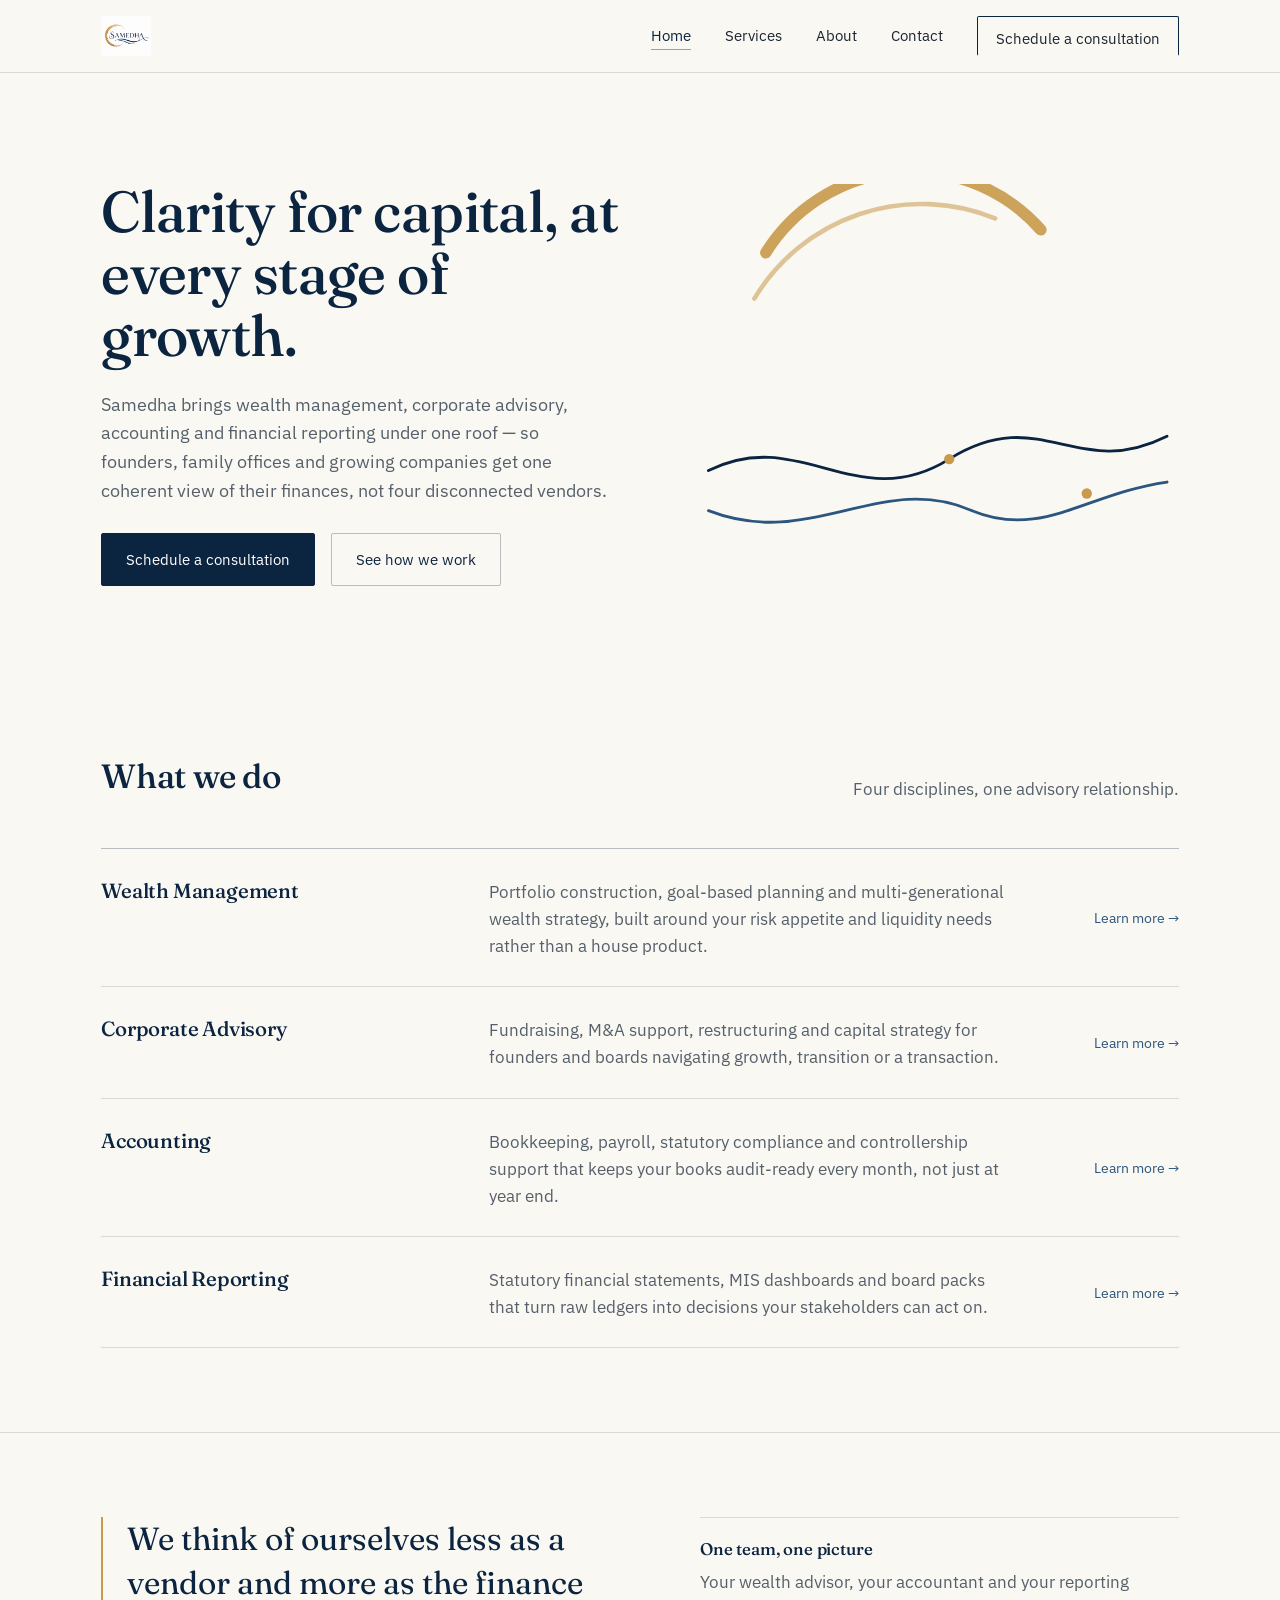
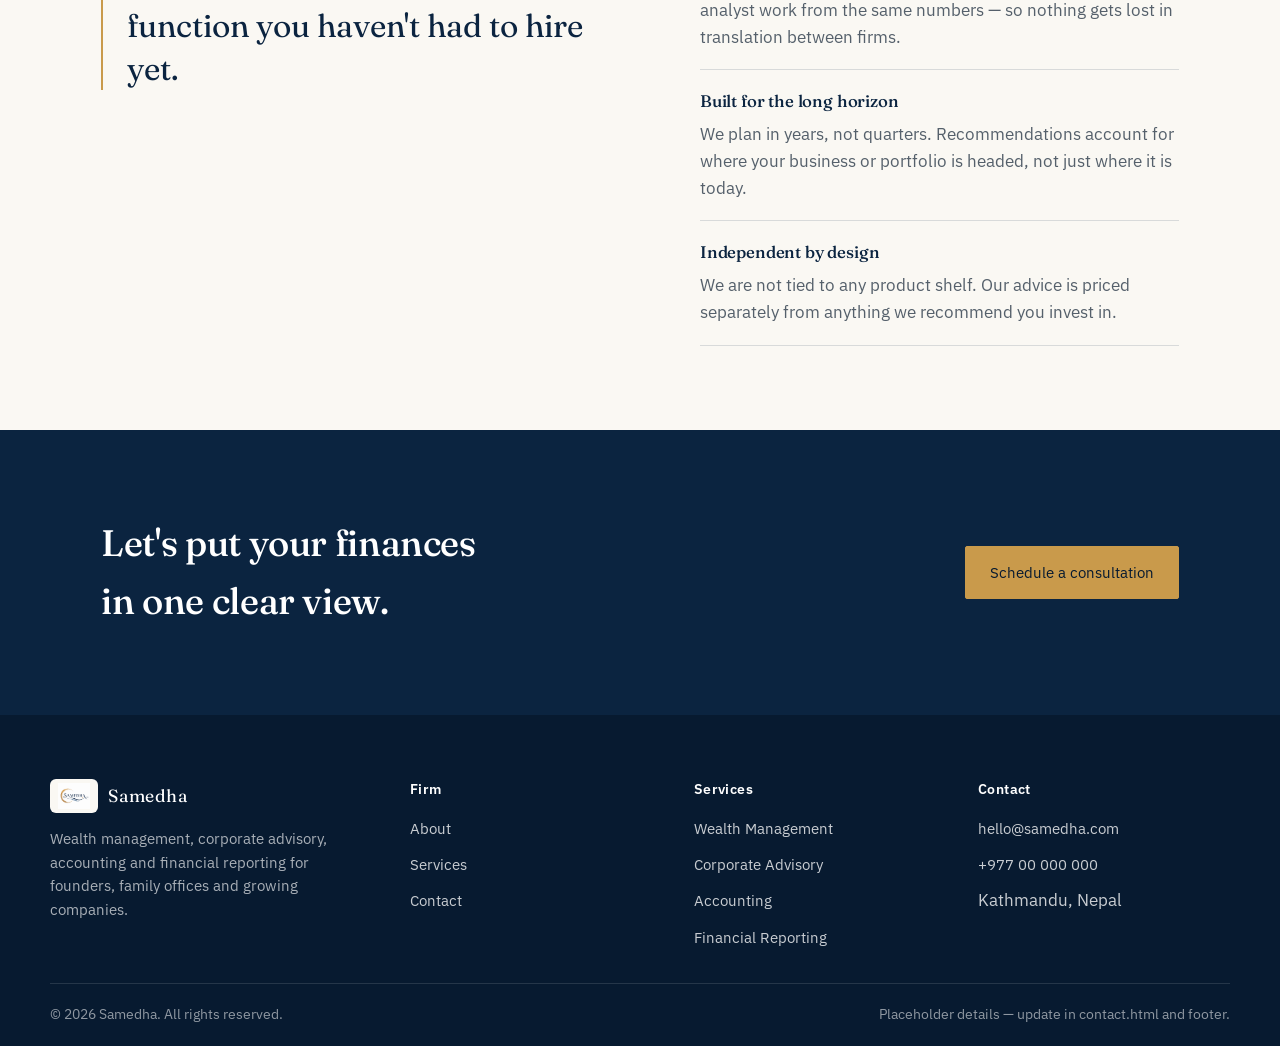
==== samedha-website/index.html @ 828b6559 "Update index.html" ====
<!doctype html>
<html lang="en">
<head>
<meta charset="UTF-8">
<meta name="viewport" content="width=device-width, initial-scale=1.0">
<title>Samedha Wealth & Advisory Pvt. Ltd.</title>
<meta name="description" content="Samedha is a wealth management, corporate advisory, accounting and financial reporting firm built for founders, family offices and growing companies.">
<link rel="icon" href="assets/favicon.png">
<link rel="stylesheet" href="css/style.css">
</head>
<body>

<header class="site-header">
  <div class="container nav-row">
    <a href="index.html" class="brand">
      <img src="assets/logo.png" alt="Samedha">
    </a>
    <nav>
      <ul class="nav-links">
        <li><a href="index.html" aria-current="page">Home</a></li>
        <li><a href="services.html">Services</a></li>
        <li><a href="about.html">About</a></li>
        <li><a href="contact.html">Contact</a></li>
        <li><a href="contact.html" class="nav-cta">Schedule a consultation</a></li>
      </ul>
    </nav>
    <button class="nav-toggle" aria-label="Open menu" aria-expanded="false">
      <svg viewBox="0 0 24 24" fill="none" stroke="currentColor" stroke-width="1.6"><line x1="3" y1="6" x2="21" y2="6"/><line x1="3" y1="12" x2="21" y2="12"/><line x1="3" y1="18" x2="21" y2="18"/></svg>
    </button>
  </div>
</header>

<main>

  <!-- HERO -->
  <section class="hero">
    <div class="container hero-grid">
      <div>
        <h1>Clarity for capital, at every stage of growth.</h1>
        <p class="lede">Samedha brings wealth management, corporate advisory, accounting and financial reporting under one roof — so founders, family offices and growing companies get one coherent view of their finances, not four disconnected vendors.</p>
        <div class="hero-actions">
          <a href="contact.html" class="btn btn-primary">Schedule a consultation</a>
          <a href="services.html" class="btn btn-ghost">See how we work</a>
        </div>
      </div>
      <div class="hero-mark" aria-hidden="true">
        <svg viewBox="0 0 420 340" width="420" height="340" fill="none" xmlns="http://www.w3.org/2000/svg">
          <path class="wave-path" d="M10 250 C 90 210, 140 290, 220 240 C 300 190, 330 260, 410 220" stroke="#0b2440" stroke-width="2.5" stroke-linecap="round"/>
          <path class="wave-path" d="M10 285 C 100 320, 160 250, 240 285 C 300 310, 340 270, 410 260" stroke="#2c567f" stroke-width="2.5" stroke-linecap="round" style="animation-delay:0.4s"/>
          <circle cx="220" cy="240" r="4.5" fill="#c99a4b"/>
          <circle cx="340" cy="270" r="4.5" fill="#c99a4b"/>
          <path d="M60 60 A150 150 0 0 1 300 40" stroke="#c99a4b" stroke-width="10" stroke-linecap="round" opacity="0.9"/>
          <path d="M50 100 A170 170 0 0 1 260 30" stroke="#c99a4b" stroke-width="4" stroke-linecap="round" opacity="0.55"/>
        </svg>
      </div>
    </div>
  </section>

  <!-- WHAT WE DO -->
  <section class="section">
    <div class="container">
      <div class="section-head">
        <h2>What we do</h2>
        <p>Four disciplines, one advisory relationship.</p>
      </div>
      <div class="ledger">
        <div class="ledger-row">
          <h3>Wealth Management</h3>
          <p class="desc">Portfolio construction, goal-based planning and multi-generational wealth strategy, built around your risk appetite and liquidity needs rather than a house product.</p>
          <a href="services.html#wealth" class="go">Learn more <span>&rarr;</span></a>
        </div>
        <div class="ledger-row">
          <h3>Corporate Advisory</h3>
          <p class="desc">Fundraising, M&amp;A support, restructuring and capital strategy for founders and boards navigating growth, transition or a transaction.</p>
          <a href="services.html#advisory" class="go">Learn more <span>&rarr;</span></a>
        </div>
        <div class="ledger-row">
          <h3>Accounting</h3>
          <p class="desc">Bookkeeping, payroll, statutory compliance and controllership support that keeps your books audit-ready every month, not just at year end.</p>
          <a href="services.html#accounting" class="go">Learn more <span>&rarr;</span></a>
        </div>
        <div class="ledger-row">
          <h3>Financial Reporting</h3>
          <p class="desc">Statutory financial statements, MIS dashboards and board packs that turn raw ledgers into decisions your stakeholders can act on.</p>
          <a href="services.html#reporting" class="go">Learn more <span>&rarr;</span></a>
        </div>
      </div>
    </div>
  </section>

  <!-- APPROACH -->
  <section class="section">
    <div class="container approach-grid">
      <p class="pull">We think of ourselves less as a vendor and more as the finance function you haven't had to hire yet.</p>
      <div>
        <div class="principle">
          <h4>One team, one picture</h4>
          <p>Your wealth advisor, your accountant and your reporting analyst work from the same numbers — so nothing gets lost in translation between firms.</p>
        </div>
        <div class="principle">
          <h4>Built for the long horizon</h4>
          <p>We plan in years, not quarters. Recommendations account for where your business or portfolio is headed, not just where it is today.</p>
        </div>
        <div class="principle">
          <h4>Independent by design</h4>
          <p>We are not tied to any product shelf. Our advice is priced separately from anything we recommend you invest in.</p>
        </div>
      </div>
    </div>
  </section>

  <!-- CTA -->
  <section class="cta-band">
    <div class="container">
      <h2>Let's put your finances in one clear view.</h2>
      <a href="contact.html" class="btn btn-primary">Schedule a consultation</a>
    </div>
  </section>

</main>

<footer class="site-footer">
  <div class="container footer-top">
    <div>
      <div class="footer-brand">
        <span class="mark"><img src="assets/logo.png" alt=""></span>
        <span>Samedha</span>
      </div>
      <p style="max-width:34ch; color:rgba(255,255,255,0.65); font-size:0.92rem;">Wealth management, corporate advisory, accounting and financial reporting for founders, family offices and growing companies.</p>
    </div>
    <div>
      <h5>Firm</h5>
      <ul>
        <li><a href="about.html">About</a></li>
        <li><a href="services.html">Services</a></li>
        <li><a href="contact.html">Contact</a></li>
      </ul>
    </div>
    <div>
      <h5>Services</h5>
      <ul>
        <li><a href="services.html#wealth">Wealth Management</a></li>
        <li><a href="services.html#advisory">Corporate Advisory</a></li>
        <li><a href="services.html#accounting">Accounting</a></li>
        <li><a href="services.html#reporting">Financial Reporting</a></li>
      </ul>
    </div>
    <div>
      <h5>Contact</h5>
      <ul>
        <li><a href="mailto:hello@samedha.com">hello@samedha.com</a></li>
        <li><a href="tel:+9770000000">+977 00 000 000</a></li>
        <li>Kathmandu, Nepal</li>
      </ul>
    </div>
  </div>
  <div class="container footer-bottom">
    <span>© 2026 Samedha. All rights reserved.</span>
    <span>Placeholder details — update in contact.html and footer.</span>
  </div>
</footer>

<script src="js/main.js"></script>
</body>
</html>
---- samedha-website/css/style.css ----
/* =========================================================
   SAMEDHA — Wealth Management · Corporate Advisory ·
   Accounting · Financial Reporting
   Design tokens
   ========================================================= */
@import url('https://fonts.googleapis.com/css2?family=Fraunces:opsz,wght@9..144,300;9..144,400;9..144,500;9..144,600&family=IBM+Plex+Sans:wght@400;500;600&display=swap');

:root{
  /* Palette — sampled from the mark: deep navy ink, burnished gold ring,
     steel-blue wave. Background is a warm ivory, not stock white. */
  --navy: #0b2440;
  --navy-deep: #071a30;
  --gold: #c99a4b;
  --gold-soft: #e9d7ae;
  --steel: #2c567f;
  --ivory: #faf8f3;
  --paper: #ffffff;
  --ink: #1c2530;
  --ink-soft: #55606b;
  --hairline: rgba(11,36,64,0.14);
  --hairline-strong: rgba(11,36,64,0.28);

  --serif: 'Fraunces', 'Iowan Old Style', 'Georgia', serif;
  --sans: 'IBM Plex Sans', -apple-system, BlinkMacSystemFont, 'Segoe UI', sans-serif;

  --max: 1180px;
  --pad: clamp(20px, 4vw, 64px);
}

*, *::before, *::after{ box-sizing: border-box; }
html{ scroll-behavior: smooth; }

body{
  margin:0;
  background: var(--ivory);
  color: var(--ink);
  font-family: var(--sans);
  font-size: 17px;
  line-height: 1.6;
  -webkit-font-smoothing: antialiased;
}

img{ max-width:100%; display:block; }

a{ color: inherit; text-decoration:none; }

h1,h2,h3,h4{
  font-family: var(--serif);
  font-weight: 500;
  color: var(--navy);
  margin: 0 0 0.4em;
  letter-spacing: -0.01em;
}

p{ margin: 0 0 1em; max-width: 62ch; }
p.wide{ max-width: none; }

.container{
  max-width: var(--max);
  margin: 0 auto;
  padding-left: var(--pad);
  padding-right: var(--pad);
}

.eyebrow{
  font-family: var(--sans);
  font-size: 0.8rem;
  font-weight: 500;
  color: var(--steel);
  letter-spacing: 0.02em;
}

/* Focus visibility */
a:focus-visible, button:focus-visible, input:focus-visible, textarea:focus-visible{
  outline: 2px solid var(--steel);
  outline-offset: 3px;
}

@media (prefers-reduced-motion: reduce){
  *{ animation-duration: 0.001ms !important; animation-iteration-count: 1 !important; transition-duration: 0.001ms !important; scroll-behavior: auto !important; }
}

/* =========================================================
   Header / Nav
   ========================================================= */
.site-header{
  position: sticky;
  top: 0;
  z-index: 50;
  background: rgba(250,248,243,0.92);
  backdrop-filter: saturate(140%) blur(8px);
  border-bottom: 1px solid var(--hairline);
}

.nav-row{
  display:flex;
  align-items:center;
  justify-content: space-between;
  padding-top: 16px;
  padding-bottom: 16px;
  gap: 24px;
}

.brand{
  display:flex;
  align-items:center;
  gap: 12px;
  flex-shrink:0;
}
.brand img{ height: 40px; width:auto; }
.brand-word{
  font-family: var(--serif);
  font-size: 1.28rem;
  letter-spacing: 0.03em;
  color: var(--navy);
}

.nav-links{
  display:flex;
  align-items:center;
  gap: clamp(18px, 3vw, 34px);
  list-style:none;
  margin:0; padding:0;
}
.nav-links a{
  font-size: 0.95rem;
  color: var(--ink);
  padding-bottom: 4px;
  border-bottom: 1px solid transparent;
  transition: border-color 0.2s ease, color 0.2s ease;
}
.nav-links a:hover, .nav-links a[aria-current="page"]{
  color: var(--navy);
  border-bottom-color: var(--gold);
}

.nav-cta{
  display:inline-flex;
  align-items:center;
  border: 1px solid var(--navy);
  color: var(--navy);
  padding: 9px 18px;
  font-size: 0.9rem;
  border-radius: 2px;
  transition: background 0.2s ease, color 0.2s ease;
  white-space: nowrap;
}
.nav-cta:hover{ background: var(--navy); color: var(--paper); }

.nav-toggle{
  display:none;
  background:none;
  border:none;
  padding: 6px;
  cursor:pointer;
}
.nav-toggle svg{ width:24px; height:24px; }

@media (max-width: 860px){
  .nav-links{
    position: absolute;
    top: 100%; left:0; right:0;
    background: var(--ivory);
    border-bottom: 1px solid var(--hairline);
    flex-direction: column;
    align-items: flex-start;
    padding: 8px var(--pad) 20px;
    display:none;
    gap: 4px;
  }
  .nav-links.open{ display:flex; }
  .nav-links a{ width:100%; padding: 10px 0; border-bottom: 1px solid var(--hairline); }
  .nav-cta{ margin-top: 6px; }
  .nav-toggle{ display:inline-flex; }
}

/* =========================================================
   Hero
   ========================================================= */
.hero{
  padding: clamp(48px, 9vw, 108px) 0 clamp(40px, 7vw, 80px);
  position: relative;
  overflow: hidden;
}
.hero-grid{
  display:grid;
  grid-template-columns: 1.05fr 0.95fr;
  gap: clamp(24px, 5vw, 64px);
  align-items:center;
}
.hero h1{
  font-size: clamp(2.3rem, 4.6vw, 3.6rem);
  line-height: 1.08;
  max-width: 14ch;
}
.hero .lede{
  font-size: 1.12rem;
  color: var(--ink-soft);
  max-width: 46ch;
}
.hero-actions{ display:flex; gap: 16px; align-items:center; margin-top: 28px; flex-wrap: wrap; }

.btn{
  display:inline-flex;
  align-items:center;
  gap: 8px;
  padding: 13px 24px;
  font-size: 0.96rem;
  border-radius: 2px;
  transition: background 0.2s ease, color 0.2s ease, border-color 0.2s ease;
}
.btn-primary{ background: var(--navy); color: var(--paper); border: 1px solid var(--navy); }
.btn-primary:hover{ background: var(--navy-deep); }
.btn-ghost{ border: 1px solid var(--hairline-strong); color: var(--navy); }
.btn-ghost:hover{ border-color: var(--navy); }

.hero-mark{ position: relative; }
.hero-mark svg{ width:100%; height:auto; }
.wave-path{
  stroke-dasharray: 900;
  stroke-dashoffset: 900;
  animation: draw 1.6s ease forwards 0.2s;
}
@keyframes draw{ to{ stroke-dashoffset:0; } }

/* =========================================================
   Ledger list — used for services / values / stats
   ========================================================= */
.section{ padding: clamp(40px, 7vw, 84px) 0; }
.section + .section{ border-top: 1px solid var(--hairline); }
.section-head{
  display:flex;
  justify-content: space-between;
  align-items: flex-end;
  gap: 24px;
  margin-bottom: clamp(24px, 4vw, 44px);
  flex-wrap: wrap;
}
.section-head h2{ font-size: clamp(1.6rem, 3vw, 2.1rem); margin:0; }
.section-head p{ margin: 8px 0 0; color: var(--ink-soft); }

.ledger{ border-top: 1px solid var(--hairline-strong); }
.ledger-row{
  display:grid;
  grid-template-columns: 1fr 1.6fr auto;
  gap: 24px;
  align-items: baseline;
  padding: 26px 0;
  border-bottom: 1px solid var(--hairline);
  transition: background 0.2s ease;
}
.ledger-row:hover{ background: rgba(201,154,75,0.06); }
.ledger-row h3{ font-size: 1.28rem; margin:0; }
.ledger-row .desc{ color: var(--ink-soft); margin:0; max-width: 52ch; }
.ledger-row .go{ font-size: 0.9rem; color: var(--steel); white-space: nowrap; align-self:center; }
.ledger-row .go span{ display:inline-block; transition: transform 0.2s ease; }
.ledger-row:hover .go span{ transform: translateX(4px); }

@media (max-width: 760px){
  .ledger-row{ grid-template-columns: 1fr; gap: 8px; }
  .hero-grid{ grid-template-columns: 1fr; }
  .hero-mark{ order:-1; max-width: 280px; margin: 0 auto; }
}

/* =========================================================
   Approach / pull quote layout
   ========================================================= */
.approach-grid{
  display:grid;
  grid-template-columns: 1.1fr 1fr;
  gap: clamp(28px, 6vw, 72px);
  align-items:start;
}
.pull{
  font-family: var(--serif);
  font-size: clamp(1.5rem, 2.6vw, 2rem);
  line-height: 1.35;
  color: var(--navy);
  border-left: 2px solid var(--gold);
  padding-left: 24px;
}
.principle{ padding: 18px 0; border-top: 1px solid var(--hairline); }
.principle:last-child{ border-bottom: 1px solid var(--hairline); }
.principle h4{ font-size: 1.05rem; margin-bottom: 6px; }
.principle p{ color: var(--ink-soft); margin:0; }

@media (max-width: 760px){ .approach-grid{ grid-template-columns: 1fr; } }

/* =========================================================
   CTA band
   ========================================================= */
.cta-band{
  background: var(--navy);
  color: var(--paper);
  position: relative;
  overflow:hidden;
}
.cta-band .container{
  padding-top: clamp(48px, 8vw, 84px);
  padding-bottom: clamp(48px, 8vw, 84px);
  display:flex;
  justify-content: space-between;
  align-items:center;
  gap: 24px;
  flex-wrap: wrap;
}
.cta-band h2{ color: var(--paper); font-size: clamp(1.7rem, 3.4vw, 2.3rem); margin:0; max-width: 16ch; }
.cta-band .btn-primary{ background: var(--gold); border-color: var(--gold); color: var(--navy-deep); }
.cta-band .btn-primary:hover{ background: var(--gold-soft); border-color: var(--gold-soft); }

/* =========================================================
   Footer
   ========================================================= */
.site-footer{ background: var(--navy-deep); color: rgba(255,255,255,0.78); }
.footer-top{
  display:grid;
  grid-template-columns: 1.3fr 1fr 1fr 1fr;
  gap: 32px;
  padding: clamp(40px, 6vw, 64px) 0 32px;
  border-bottom: 1px solid rgba(255,255,255,0.12);
}
.footer-brand{ display:flex; align-items:center; gap: 10px; margin-bottom: 14px; }
.footer-brand .mark{
  display:inline-flex; align-items:center; justify-content:center;
  background: var(--ivory); border-radius: 6px; padding: 4px 8px;
}
.footer-brand img{ height: 26px; }
.footer-brand span{ font-family: var(--serif); color:#fff; font-size: 1.1rem; letter-spacing: 0.03em; }
.site-footer h5{ color:#fff; font-size: 0.85rem; letter-spacing: 0.03em; margin: 0 0 14px; font-family: var(--sans); font-weight:600; }
.site-footer ul{ list-style:none; margin:0; padding:0; display:flex; flex-direction:column; gap: 9px; }
.site-footer a{ color: rgba(255,255,255,0.78); transition: color 0.2s ease; font-size: 0.94rem; }
.site-footer a:hover{ color: var(--gold-soft); }
.footer-bottom{
  display:flex; justify-content: space-between; align-items:center;
  padding: 20px 0; font-size: 0.85rem; color: rgba(255,255,255,0.55); flex-wrap:wrap; gap: 10px;
}
@media (max-width: 760px){ .footer-top{ grid-template-columns: 1fr 1fr; } }

/* =========================================================
   Page hero (interior pages)
   ========================================================= */
.page-hero{ padding: clamp(40px, 7vw, 72px) 0 clamp(24px, 4vw, 40px); }
.page-hero .eyebrow{ display:block; margin-bottom: 10px; }
.page-hero h1{ font-size: clamp(2rem, 4vw, 2.8rem); max-width: 20ch; }
.page-hero .lede{ color: var(--ink-soft); font-size: 1.08rem; max-width: 58ch; }

/* Service detail blocks (services.html) */
.service-block{
  display:grid;
  grid-template-columns: 0.9fr 1.1fr;
  gap: clamp(24px, 6vw, 64px);
  padding: clamp(36px, 6vw, 60px) 0;
  align-items: start;
}
.service-block:nth-child(even){ direction: rtl; }
.service-block:nth-child(even) > *{ direction: ltr; }
.service-block + .service-block{ border-top: 1px solid var(--hairline); }
.service-block h3{ font-size: clamp(1.5rem, 2.6vw, 1.9rem); }
.service-block .includes{ list-style:none; margin: 18px 0 0; padding:0; }
.service-block .includes li{
  padding: 10px 0; border-top: 1px solid var(--hairline);
  color: var(--ink-soft); font-size: 0.96rem;
}
.service-graphic{ align-self: stretch; }
.service-graphic svg{ width:100%; height:auto; }

@media (max-width: 760px){
  .service-block{ grid-template-columns: 1fr; }
  .service-block:nth-child(even){ direction: ltr; }
}

/* Team grid (about.html) */
.team-grid{
  display:grid;
  grid-template-columns: repeat(auto-fit, minmax(200px, 1fr));
  gap: 28px;
}
.team-card{ padding: 22px 0; border-top: 1px solid var(--hairline); }
.avatar{
  width: 52px; height:52px; border-radius:50%;
  background: var(--navy);
  color: var(--gold-soft);
  display:flex; align-items:center; justify-content:center;
  font-family: var(--serif); font-size: 1.1rem;
  margin-bottom: 14px;
}
.team-card h4{ font-size: 1.05rem; margin-bottom: 2px; }
.team-card .role{ color: var(--steel); font-size: 0.88rem; margin-bottom: 8px; }
.team-card p{ color: var(--ink-soft); font-size: 0.92rem; margin:0; }

/* Values ledger (about.html reuses .ledger classes above) */

/* =========================================================
   Contact page
   ========================================================= */
.contact-grid{
  display:grid;
  grid-template-columns: 0.9fr 1.1fr;
  gap: clamp(28px, 6vw, 72px);
  align-items:start;
}
.contact-info .item{ padding: 18px 0; border-top: 1px solid var(--hairline); }
.contact-info .item:last-child{ border-bottom: 1px solid var(--hairline); }
.contact-info .item h5{ margin:0 0 4px; font-family: var(--sans); font-size: 0.82rem; letter-spacing: 0.02em; color: var(--steel); font-weight:600; }
.contact-info .item p{ margin:0; }

form.contact-form{ display:flex; flex-direction:column; gap: 18px; }
.field{ display:flex; flex-direction:column; gap: 6px; }
.field label{ font-size: 0.88rem; color: var(--ink-soft); }
.field input, .field textarea, .field select{
  font-family: var(--sans);
  font-size: 1rem;
  padding: 12px 14px;
  border: 1px solid var(--hairline-strong);
  border-radius: 2px;
  background: var(--paper);
  color: var(--ink);
}
.field textarea{ resize: vertical; min-height: 120px; }
.field input:focus, .field textarea:focus, .field select:focus{ border-color: var(--steel); }
.form-note{ font-size: 0.85rem; color: var(--ink-soft); }

@media (max-width: 760px){ .contact-grid{ grid-template-columns: 1fr; } }
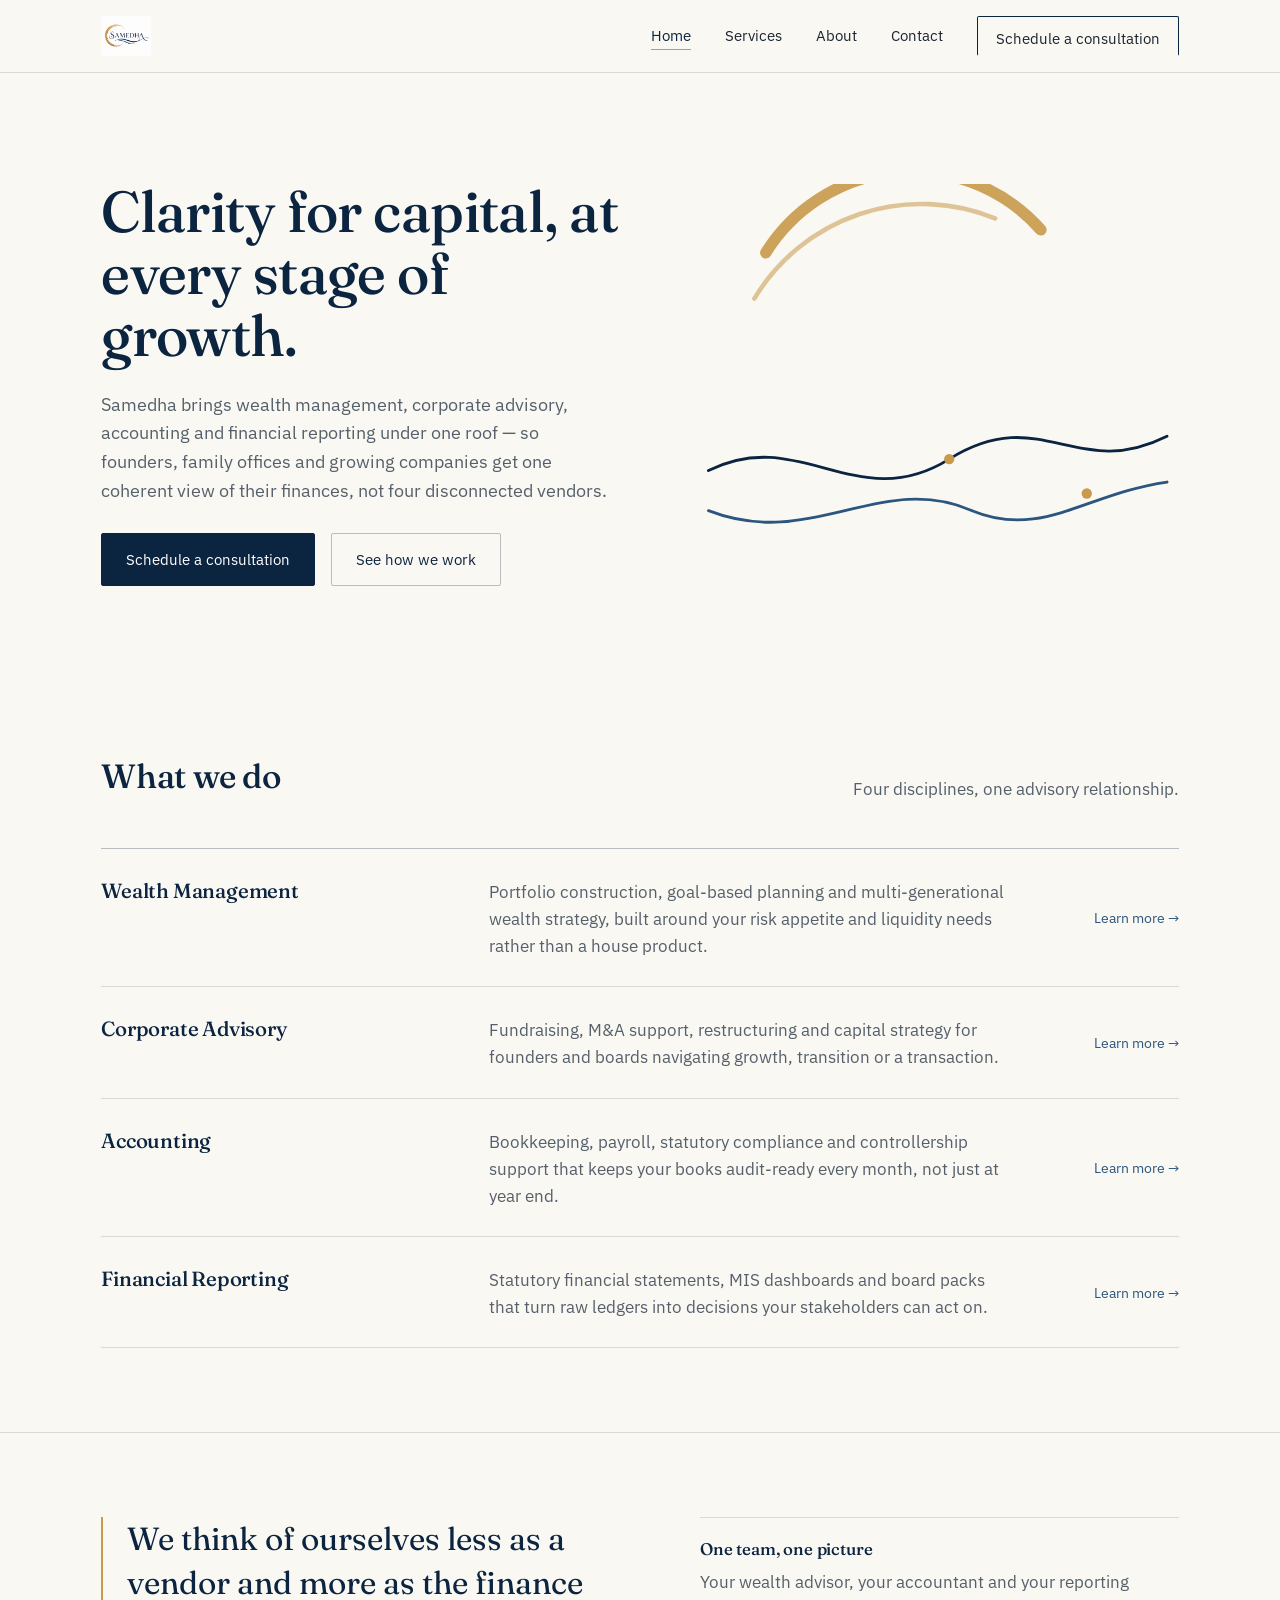
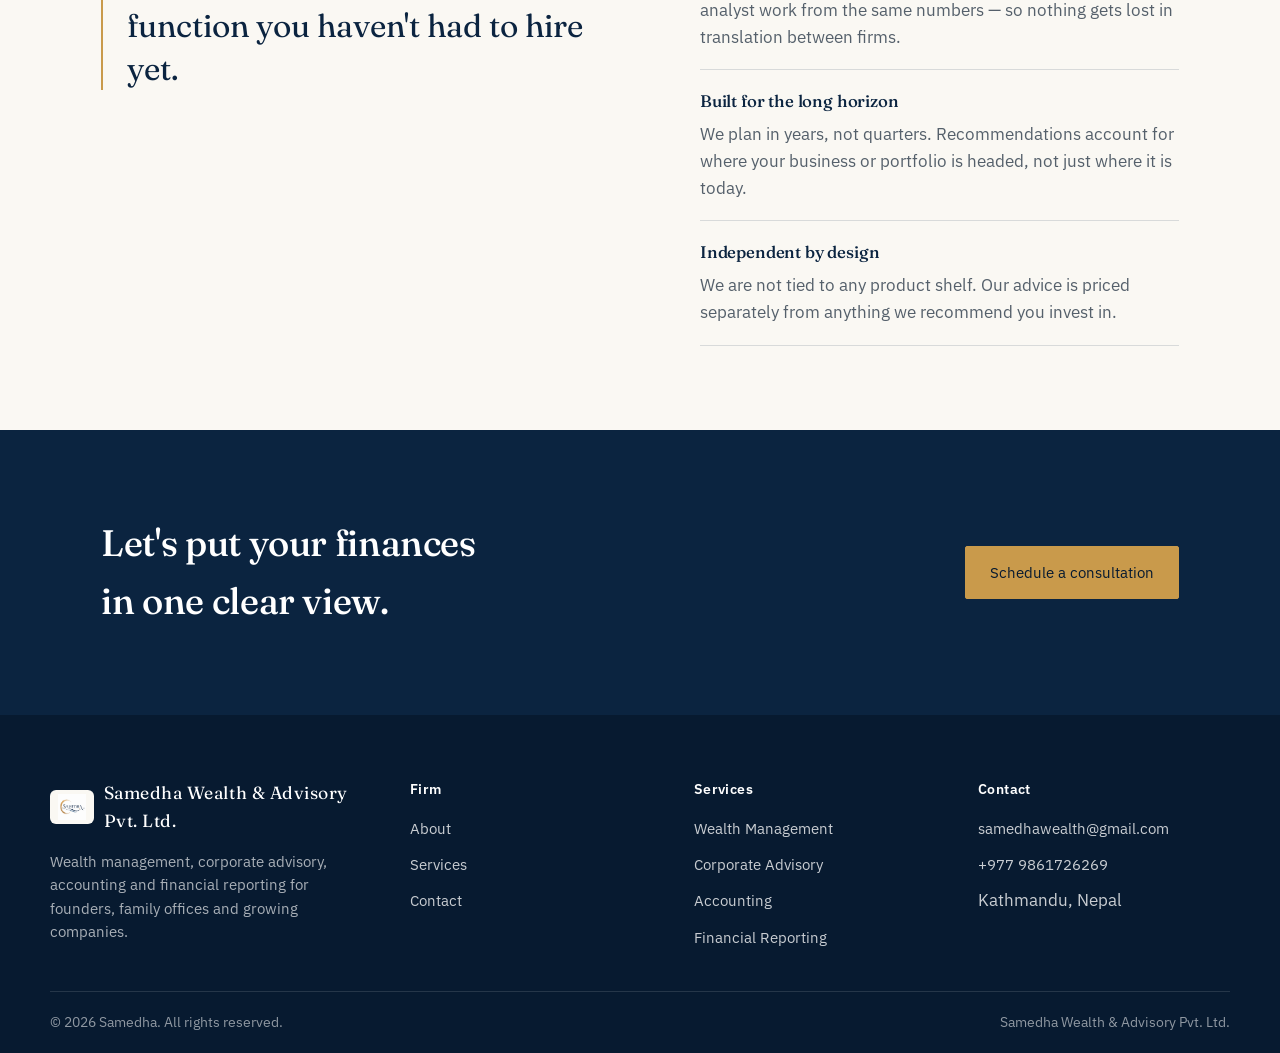
==== commit e86d7f32: "Update index.html" ====
--- a/samedha-website/index.html
+++ b/samedha-website/index.html
@@ -124,7 +124,7 @@
     <div>
       <div class="footer-brand">
         <span class="mark"><img src="assets/logo.png" alt=""></span>
-        <span>Samedha</span>
+        <span>Samedha Wealth & Advisory Pvt. Ltd.</span>
       </div>
       <p style="max-width:34ch; color:rgba(255,255,255,0.65); font-size:0.92rem;">Wealth management, corporate advisory, accounting and financial reporting for founders, family offices and growing companies.</p>
     </div>
@@ -148,15 +148,15 @@
     <div>
       <h5>Contact</h5>
       <ul>
-        <li><a href="mailto:hello@samedha.com">hello@samedha.com</a></li>
-        <li><a href="tel:+9770000000">+977 00 000 000</a></li>
+        <li><a href="mailto:hello@samedha.com">samedhawealth@gmail.com</a></li>
+        <li><a href="tel:+9770000000">+977 9861726269</a></li>
         <li>Kathmandu, Nepal</li>
       </ul>
     </div>
   </div>
   <div class="container footer-bottom">
     <span>© 2026 Samedha. All rights reserved.</span>
-    <span>Placeholder details — update in contact.html and footer.</span>
+    <span>Samedha Wealth & Advisory Pvt. Ltd.</span>
   </div>
 </footer>
 
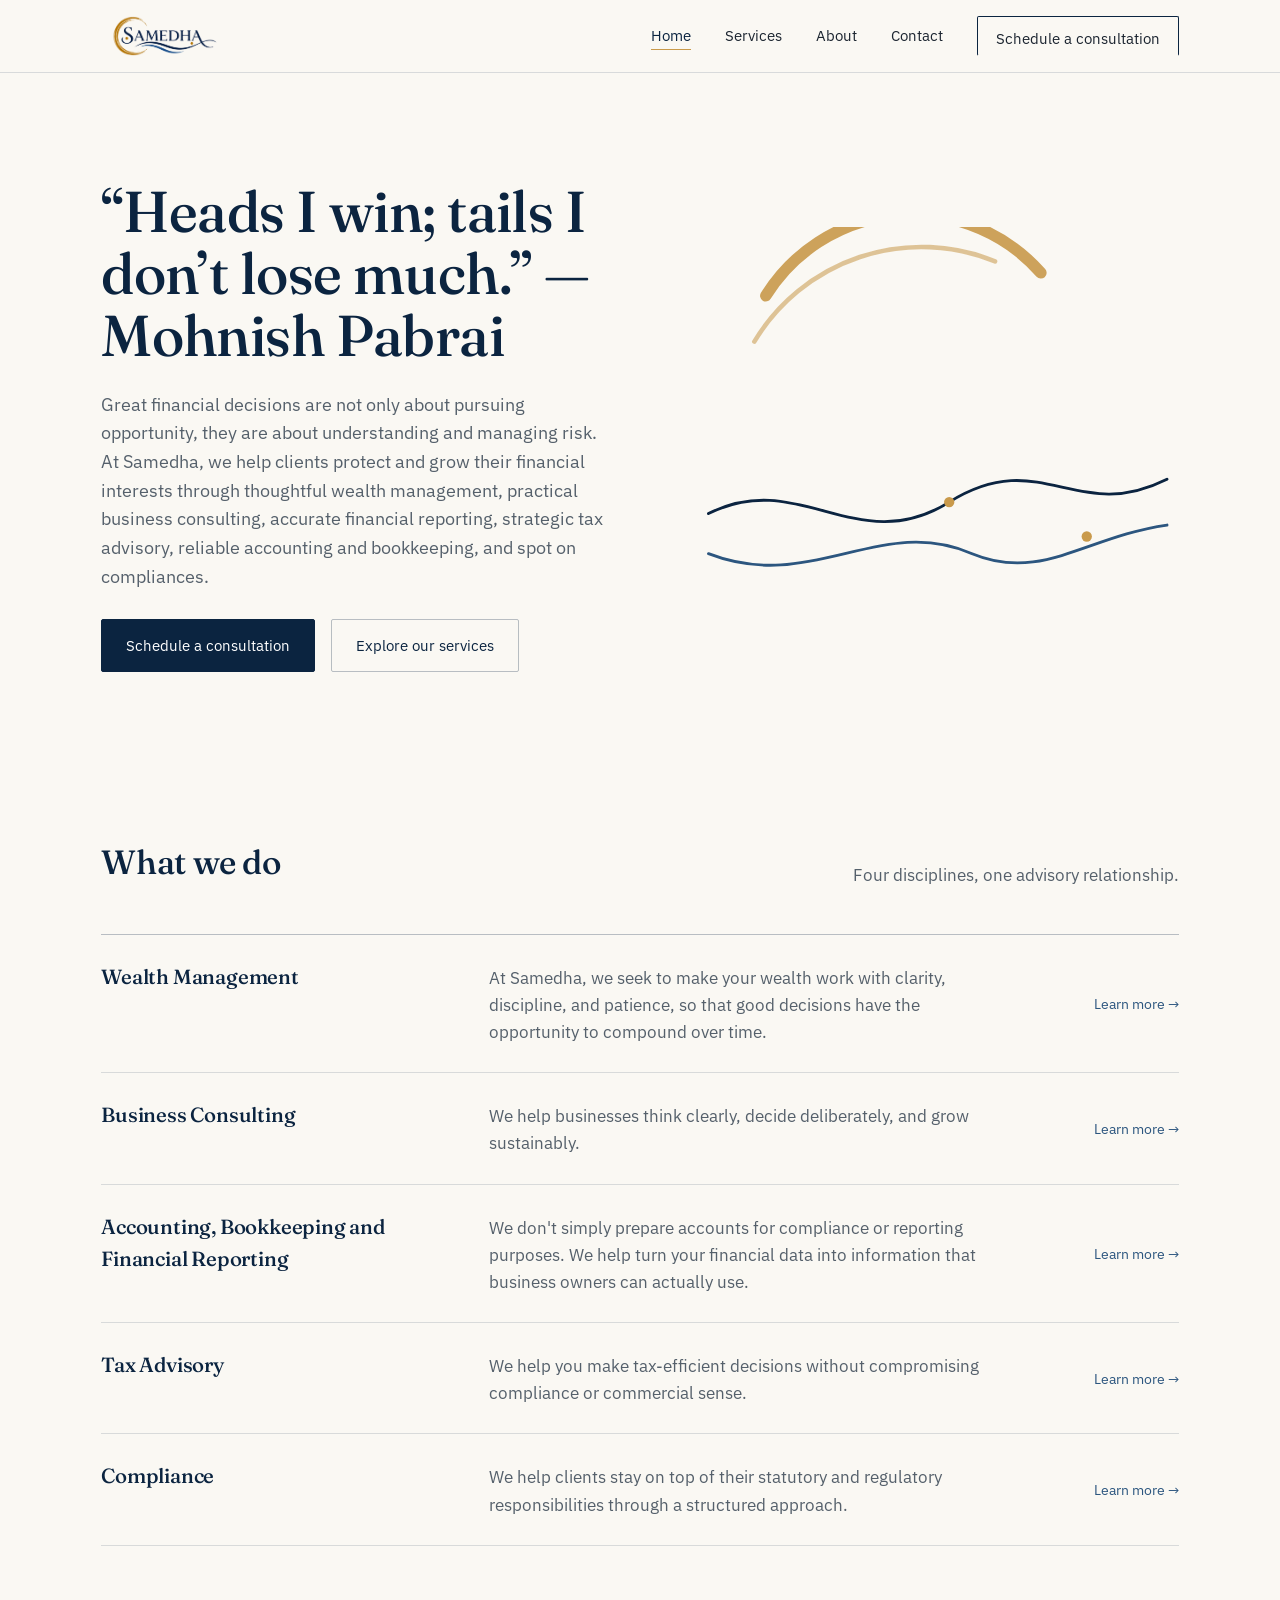
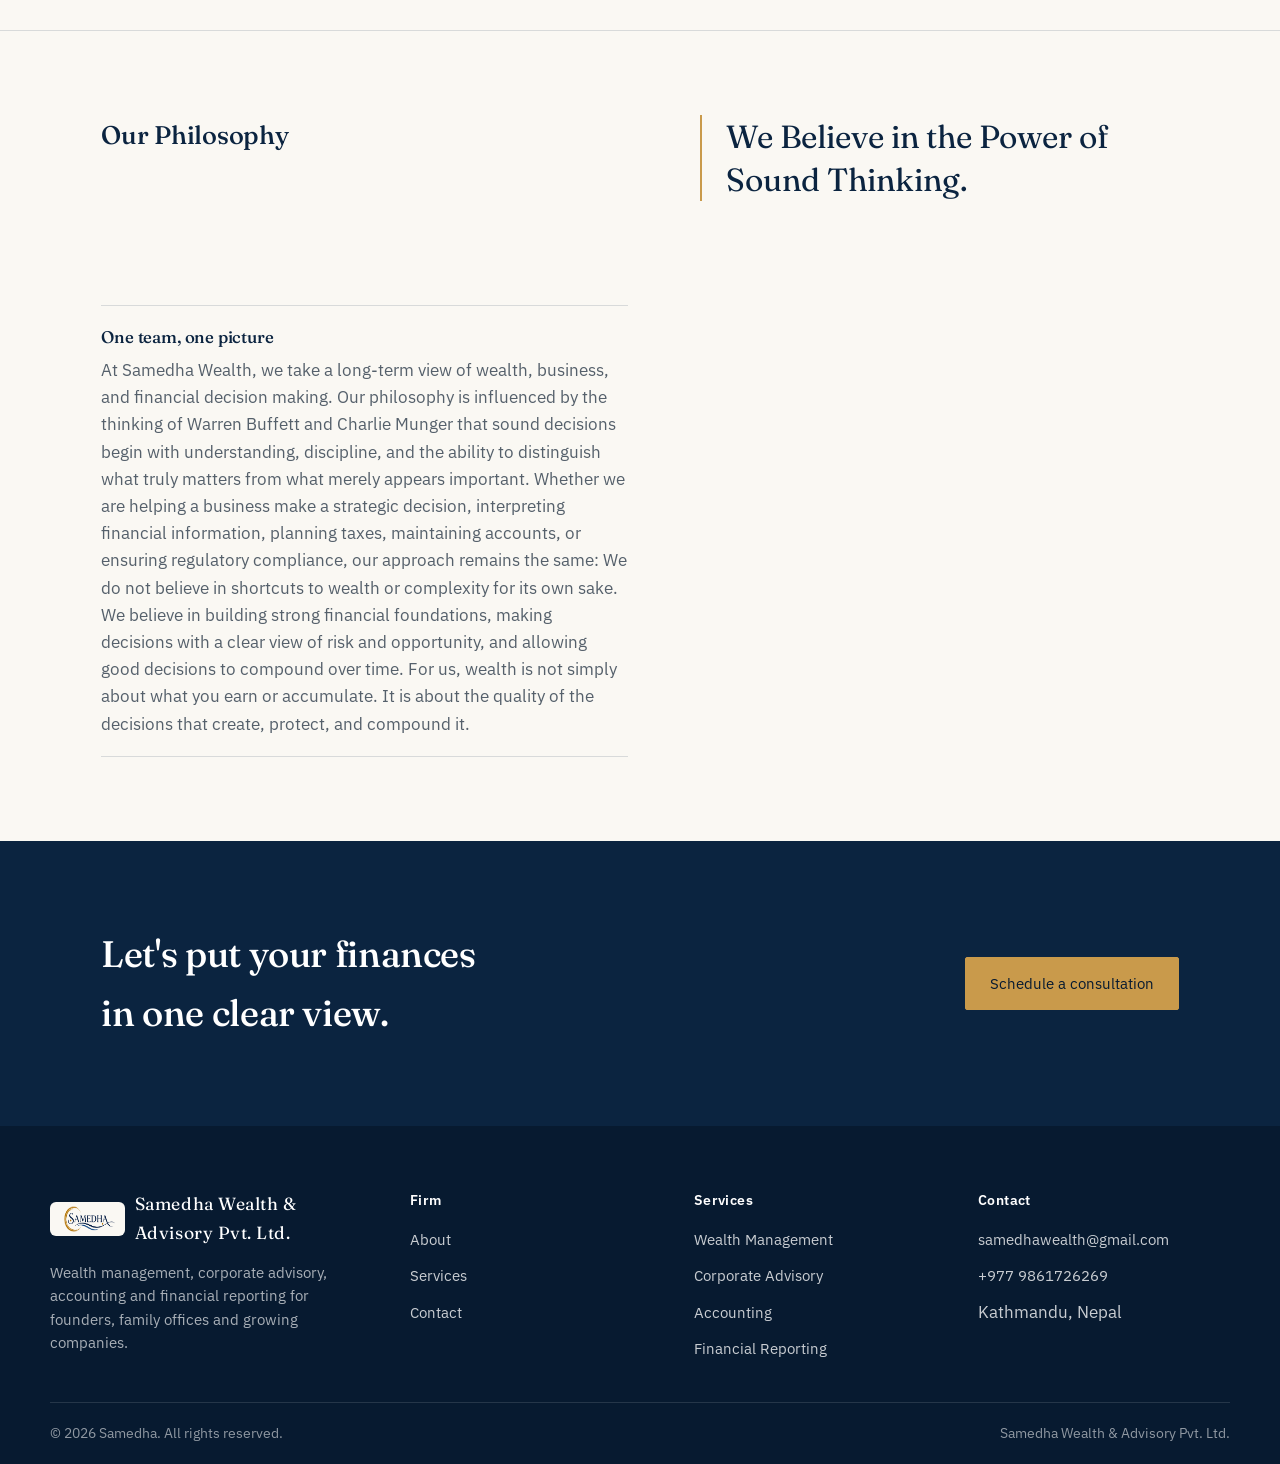
==== commit bb9a2c87: "Update index.html" ====
--- a/samedha-website/index.html
+++ b/samedha-website/index.html
@@ -13,7 +13,7 @@
 <header class="site-header">
   <div class="container nav-row">
     <a href="index.html" class="brand">
-      <img src="assets/logo.png" alt="Samedha">
+      <img src="assets/logo.png" alt="Samedha"  width="500" height="300">
     </a>
     <nav>
       <ul class="nav-links">
@@ -36,11 +36,11 @@
   <section class="hero">
     <div class="container hero-grid">
       <div>
-        <h1>Clarity for capital, at every stage of growth.</h1>
-        <p class="lede">Samedha brings wealth management, corporate advisory, accounting and financial reporting under one roof — so founders, family offices and growing companies get one coherent view of their finances, not four disconnected vendors.</p>
+        <h1>“Heads I win; tails I don’t lose much.” — Mohnish Pabrai</h1>
+        <p class="lede">Great financial decisions are not only about pursuing opportunity, they are about understanding and managing risk. At Samedha, we help clients protect and grow their financial interests through thoughtful wealth management, practical business consulting, accurate financial reporting, strategic tax advisory, reliable accounting and bookkeeping, and spot on compliances.</p>
         <div class="hero-actions">
           <a href="contact.html" class="btn btn-primary">Schedule a consultation</a>
-          <a href="services.html" class="btn btn-ghost">See how we work</a>
+          <a href="services.html" class="btn btn-ghost">Explore our services</a>
         </div>
       </div>
       <div class="hero-mark" aria-hidden="true">
@@ -66,23 +66,28 @@
       <div class="ledger">
         <div class="ledger-row">
           <h3>Wealth Management</h3>
-          <p class="desc">Portfolio construction, goal-based planning and multi-generational wealth strategy, built around your risk appetite and liquidity needs rather than a house product.</p>
+          <p class="desc">At Samedha, we seek to make your wealth work with clarity, discipline, and patience, so that good decisions have the opportunity to compound over time.</p>
           <a href="services.html#wealth" class="go">Learn more <span>&rarr;</span></a>
         </div>
         <div class="ledger-row">
-          <h3>Corporate Advisory</h3>
-          <p class="desc">Fundraising, M&amp;A support, restructuring and capital strategy for founders and boards navigating growth, transition or a transaction.</p>
+          <h3>Business Consulting</h3>
+          <p class="desc">We help businesses think clearly, decide deliberately, and grow sustainably.</p>
           <a href="services.html#advisory" class="go">Learn more <span>&rarr;</span></a>
         </div>
         <div class="ledger-row">
-          <h3>Accounting</h3>
-          <p class="desc">Bookkeeping, payroll, statutory compliance and controllership support that keeps your books audit-ready every month, not just at year end.</p>
+          <h3>Accounting, Bookkeeping and Financial Reporting </h3>
+          <p class="desc">We don't simply prepare accounts for compliance or reporting purposes. We help turn your financial data into information that business owners can actually use.</p>
           <a href="services.html#accounting" class="go">Learn more <span>&rarr;</span></a>
         </div>
         <div class="ledger-row">
-          <h3>Financial Reporting</h3>
-          <p class="desc">Statutory financial statements, MIS dashboards and board packs that turn raw ledgers into decisions your stakeholders can act on.</p>
-          <a href="services.html#reporting" class="go">Learn more <span>&rarr;</span></a>
+          <h3>Tax Advisory </h3>
+          <p class="desc">We help you make tax-efficient decisions without compromising compliance or commercial sense.</p>
+          <a href="services.html#tax" class="go">Learn more <span>&rarr;</span></a>
+        </div>
+         <div class="ledger-row">
+          <h3>Compliance </h3>
+          <p class="desc">We help clients stay on top of their statutory and regulatory responsibilities through a structured approach.</p>
+          <a href="services.html#compliance" class="go">Learn more <span>&rarr;</span></a>
         </div>
       </div>
     </div>
@@ -91,19 +96,17 @@
   <!-- APPROACH -->
   <section class="section">
     <div class="container approach-grid">
-      <p class="pull">We think of ourselves less as a vendor and more as the finance function you haven't had to hire yet.</p>
+      <h2>Our Philosophy</h2>
+      <p class="pull">We Believe in the Power of Sound Thinking.</p>
       <div>
         <div class="principle">
           <h4>One team, one picture</h4>
-          <p>Your wealth advisor, your accountant and your reporting analyst work from the same numbers — so nothing gets lost in translation between firms.</p>
-        </div>
-        <div class="principle">
-          <h4>Built for the long horizon</h4>
-          <p>We plan in years, not quarters. Recommendations account for where your business or portfolio is headed, not just where it is today.</p>
-        </div>
-        <div class="principle">
-          <h4>Independent by design</h4>
-          <p>We are not tied to any product shelf. Our advice is priced separately from anything we recommend you invest in.</p>
+          <p>At Samedha Wealth, we take a long-term view of wealth, business, and financial decision making.
+Our philosophy is influenced by the thinking of Warren Buffett and Charlie Munger that sound decisions begin with understanding, discipline, and the ability to distinguish what truly matters from what merely appears important.
+Whether we are helping a business make a strategic decision, interpreting financial information, planning taxes, maintaining accounts, or ensuring regulatory compliance, our approach remains the same:
+We do not believe in shortcuts to wealth or complexity for its own sake. We believe in building strong financial foundations, making decisions with a clear view of risk and opportunity, and allowing good decisions to compound over time. 
+For us, wealth is not simply about what you earn or accumulate. It is about the quality of the decisions that create, protect, and compound it. 
+</p>
         </div>
       </div>
     </div>
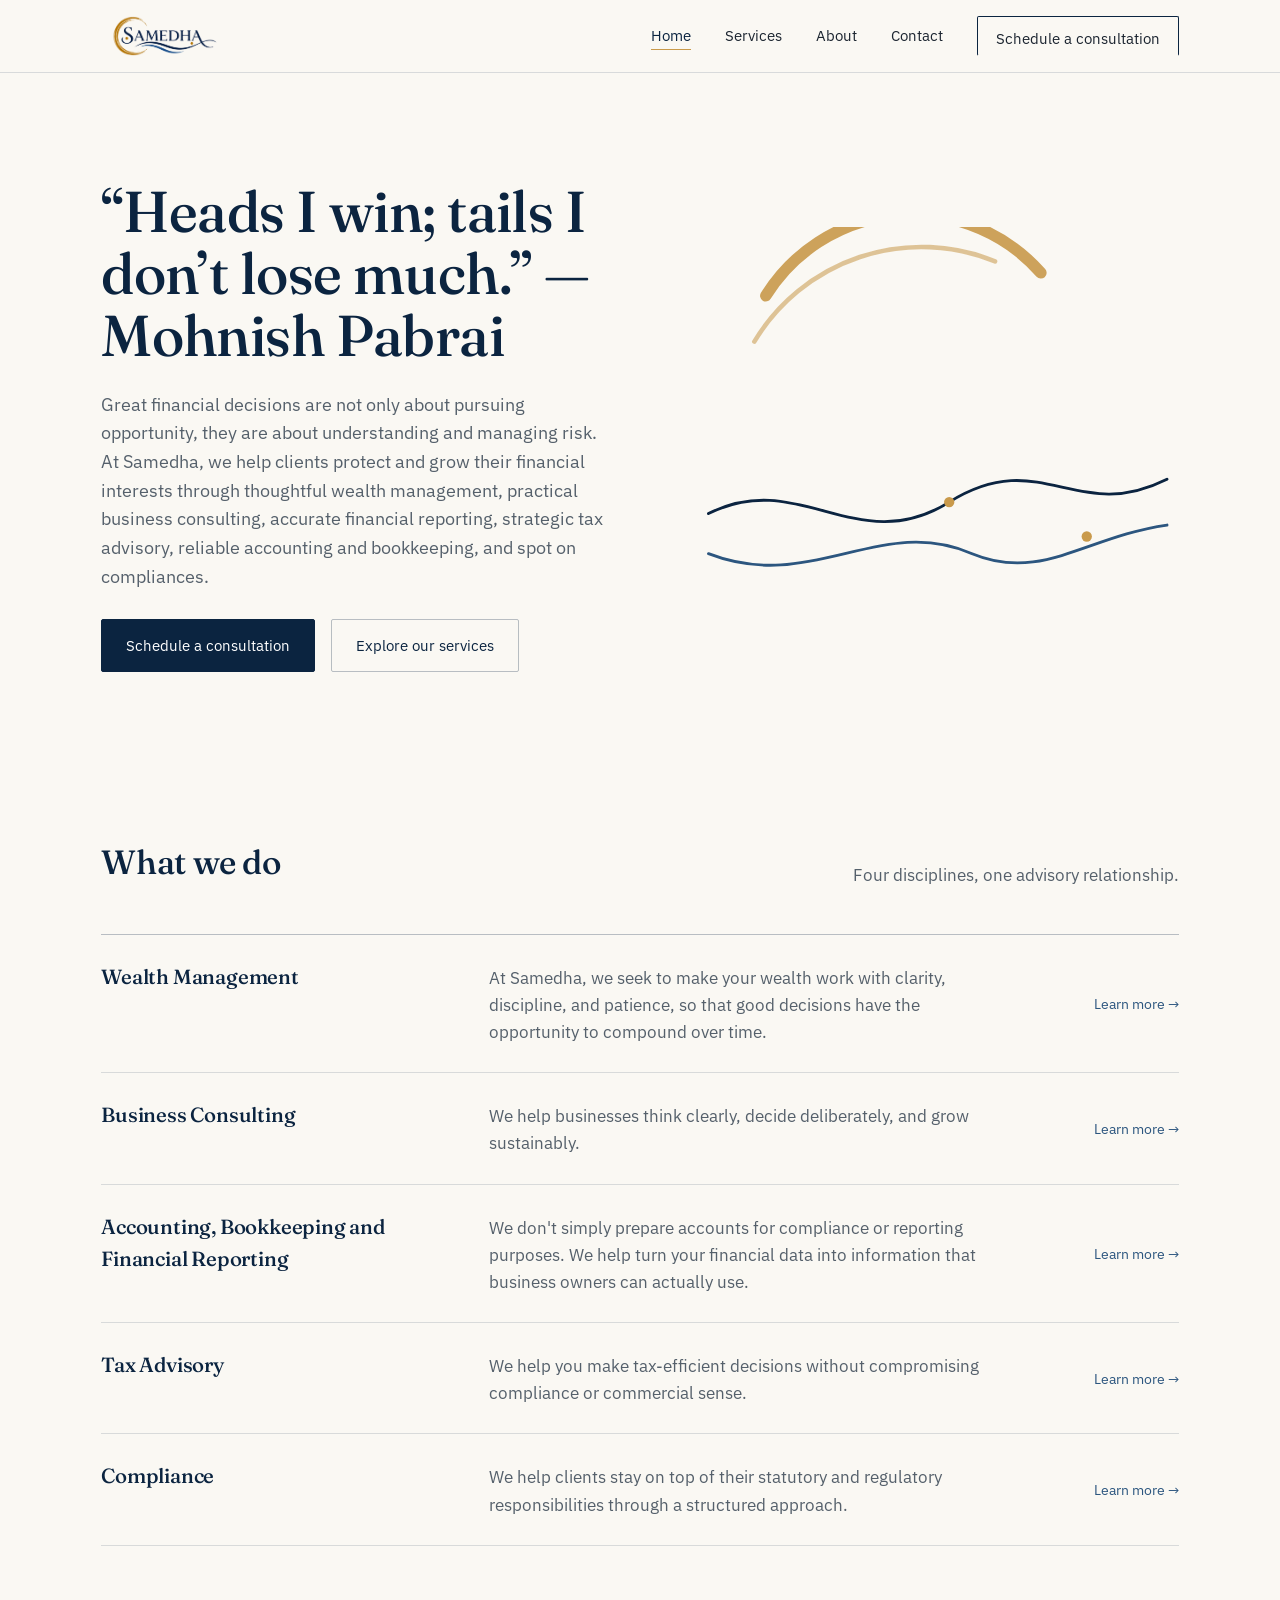
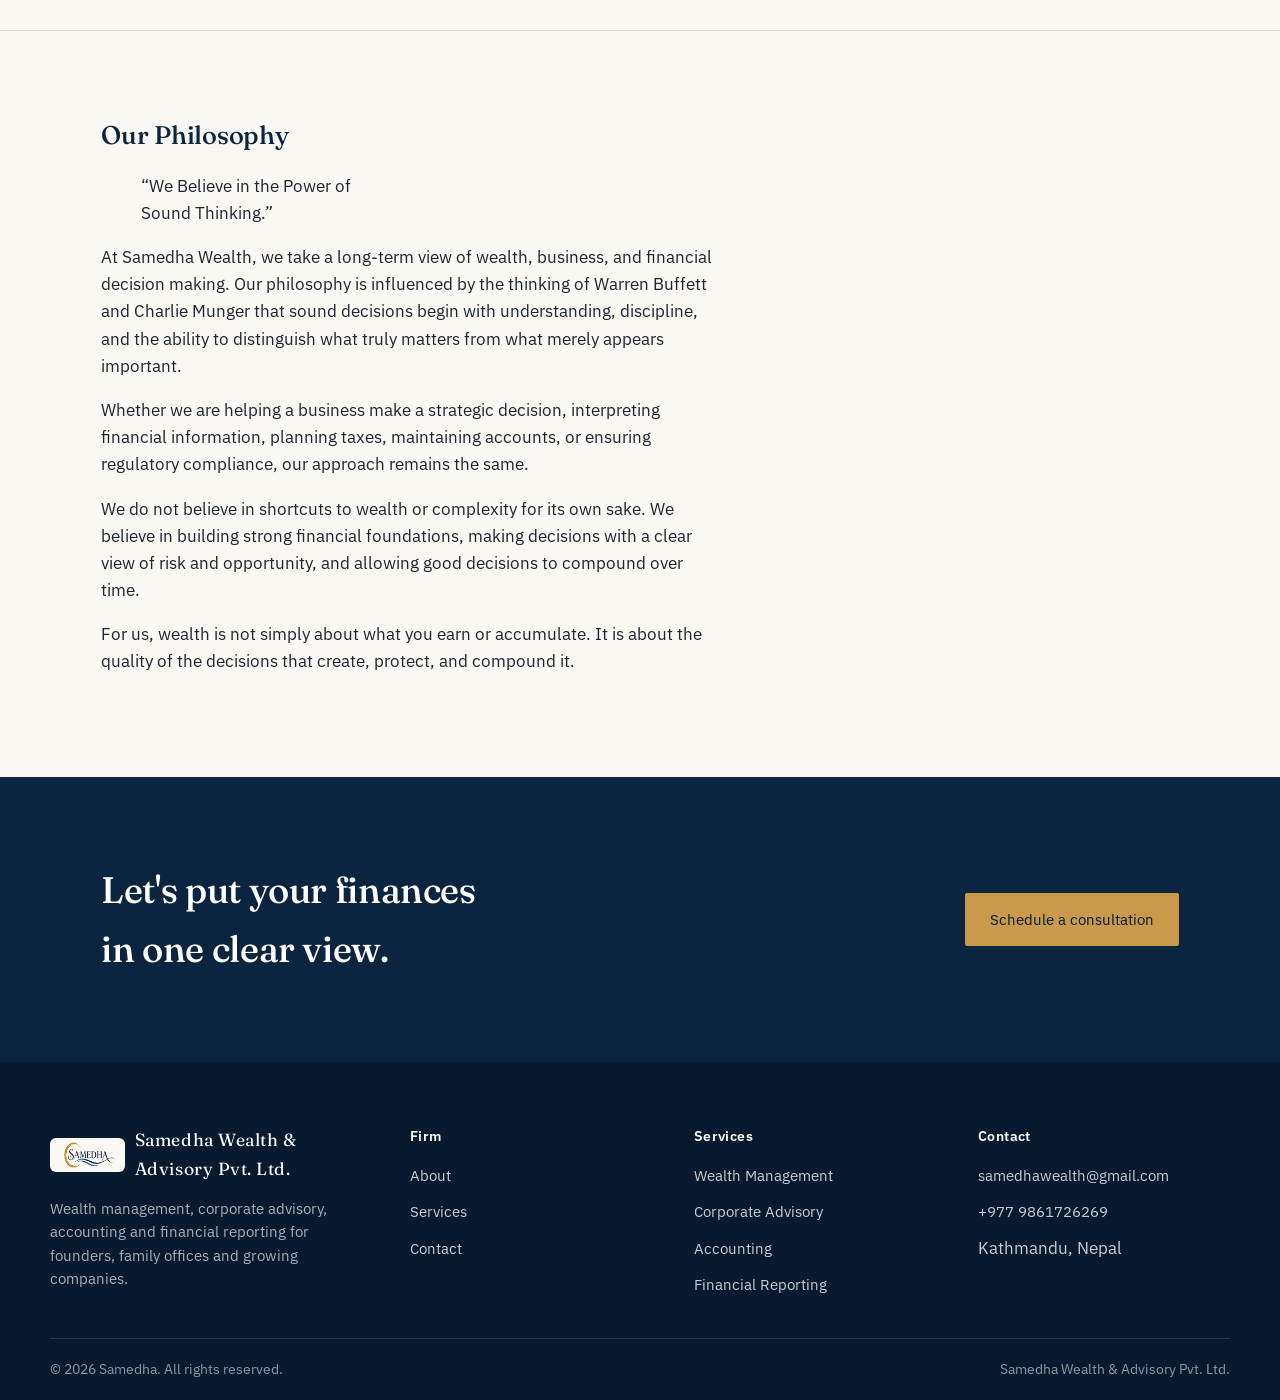
==== commit 63f3bf19: "Update index.html" ====
--- a/samedha-website/index.html
+++ b/samedha-website/index.html
@@ -93,25 +93,65 @@
     </div>
   </section>
 
-  <!-- APPROACH -->
-  <section class="section">
-    <div class="container approach-grid">
+ <!-- OUR PHILOSOPHY -->
+<section class="section philosophy">
+  <div class="container">
+
+    <!-- Section Title -->
+    <div class="philosophy-label">
+      <span></span>
       <h2>Our Philosophy</h2>
-      <p class="pull">We Believe in the Power of Sound Thinking.</p>
-      <div>
-        <div class="principle">
-          <h4>One team, one picture</h4>
-          <p>At Samedha Wealth, we take a long-term view of wealth, business, and financial decision making.
-Our philosophy is influenced by the thinking of Warren Buffett and Charlie Munger that sound decisions begin with understanding, discipline, and the ability to distinguish what truly matters from what merely appears important.
-Whether we are helping a business make a strategic decision, interpreting financial information, planning taxes, maintaining accounts, or ensuring regulatory compliance, our approach remains the same:
-We do not believe in shortcuts to wealth or complexity for its own sake. We believe in building strong financial foundations, making decisions with a clear view of risk and opportunity, and allowing good decisions to compound over time. 
-For us, wealth is not simply about what you earn or accumulate. It is about the quality of the decisions that create, protect, and compound it. 
-</p>
-        </div>
-      </div>
-    </div>
-  </section>
-
+    </div>
+
+    <!-- Main Philosophy Layout -->
+    <div class="philosophy-grid">
+
+      <!-- LEFT: Quote -->
+      <div class="philosophy-quote">
+        <blockquote>
+          “We Believe in the Power of
+          <br>
+          Sound Thinking.”
+        </blockquote>
+      </div>
+
+      <!-- RIGHT: Text -->
+      <div class="philosophy-content">
+
+        <p>
+          At Samedha Wealth, we take a long-term view of wealth, business,
+          and financial decision making. Our philosophy is influenced by the
+          thinking of Warren Buffett and Charlie Munger that sound decisions
+          begin with understanding, discipline, and the ability to distinguish
+          what truly matters from what merely appears important.
+        </p>
+
+        <p>
+          Whether we are helping a business make a strategic decision,
+          interpreting financial information, planning taxes, maintaining
+          accounts, or ensuring regulatory compliance, our approach remains
+          the same.
+        </p>
+
+        <p>
+          We do not believe in shortcuts to wealth or complexity for its own
+          sake. We believe in building strong financial foundations, making
+          decisions with a clear view of risk and opportunity, and allowing
+          good decisions to compound over time.
+        </p>
+
+        <p>
+          For us, wealth is not simply about what you earn or accumulate.
+          It is about the quality of the decisions that create, protect, and
+          compound it.
+        </p>
+
+      </div>
+
+    </div>
+
+  </div>
+</section>
   <!-- CTA -->
   <section class="cta-band">
     <div class="container">
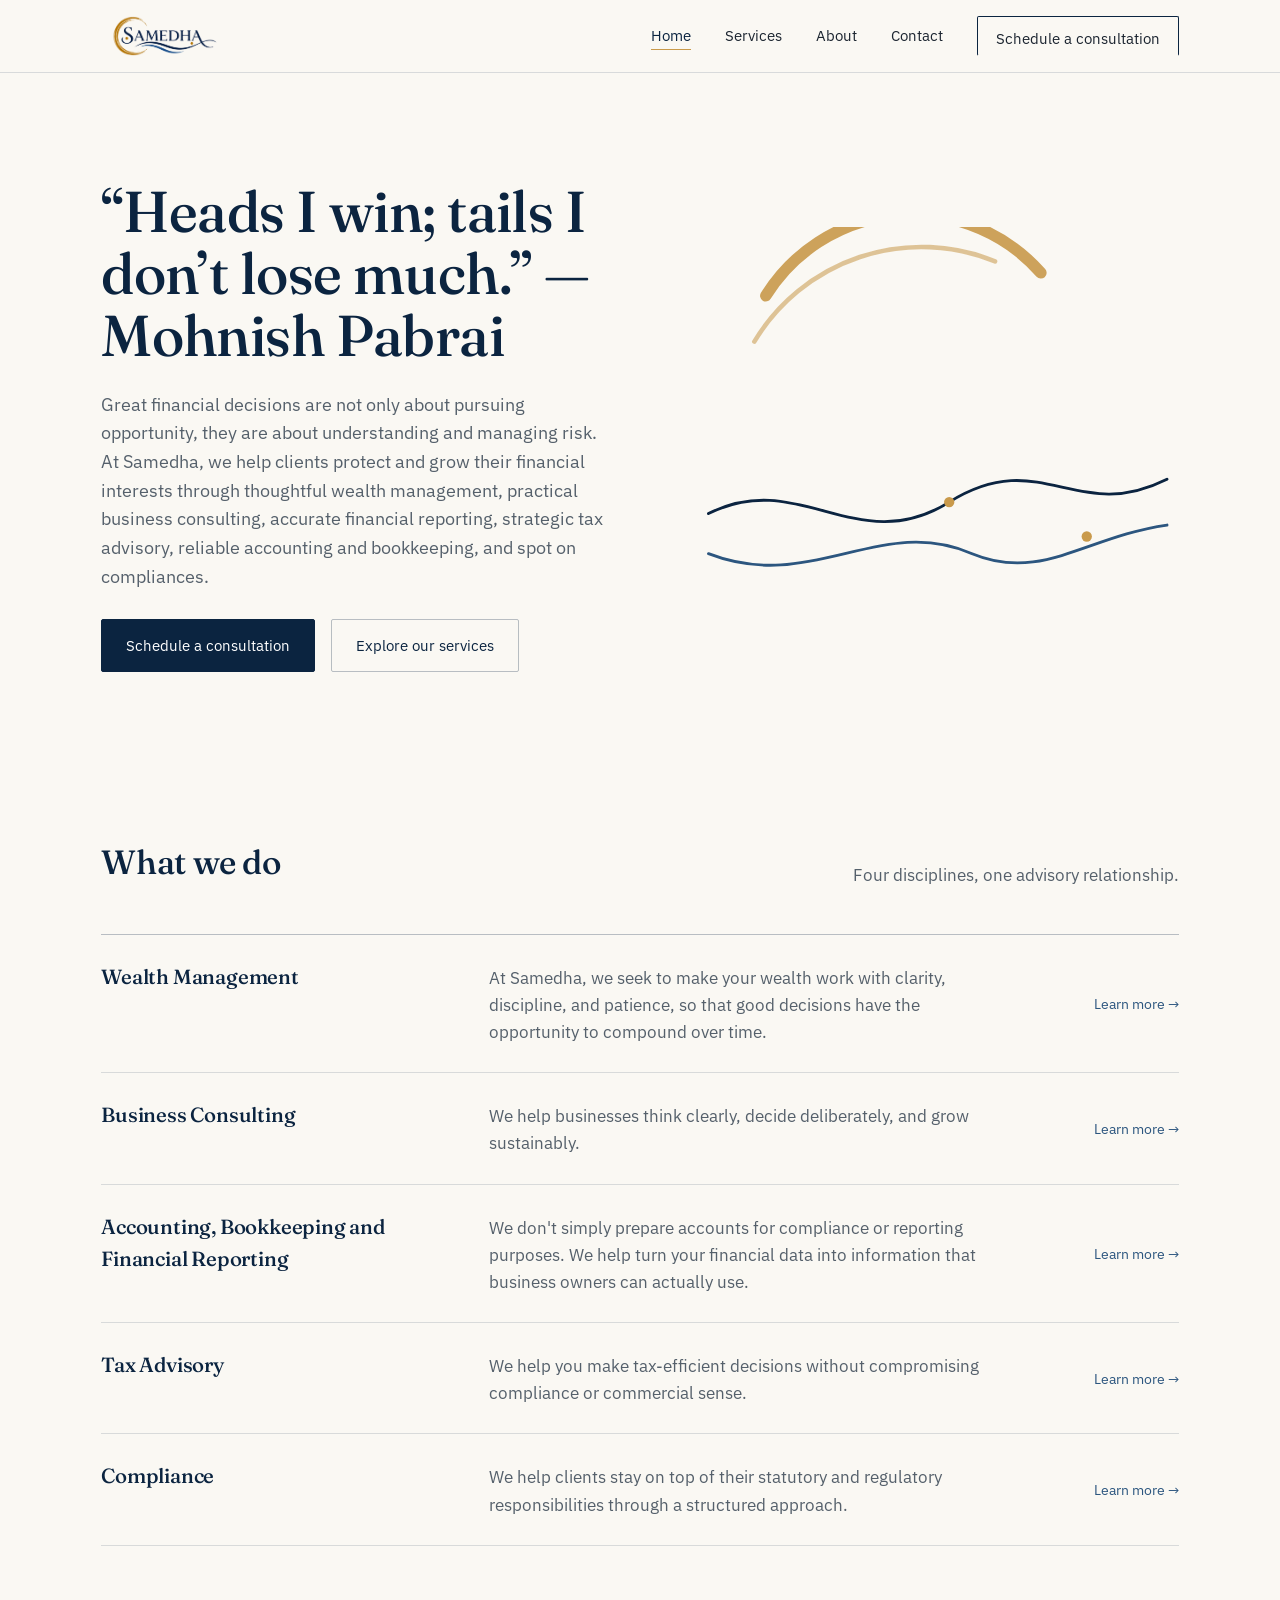
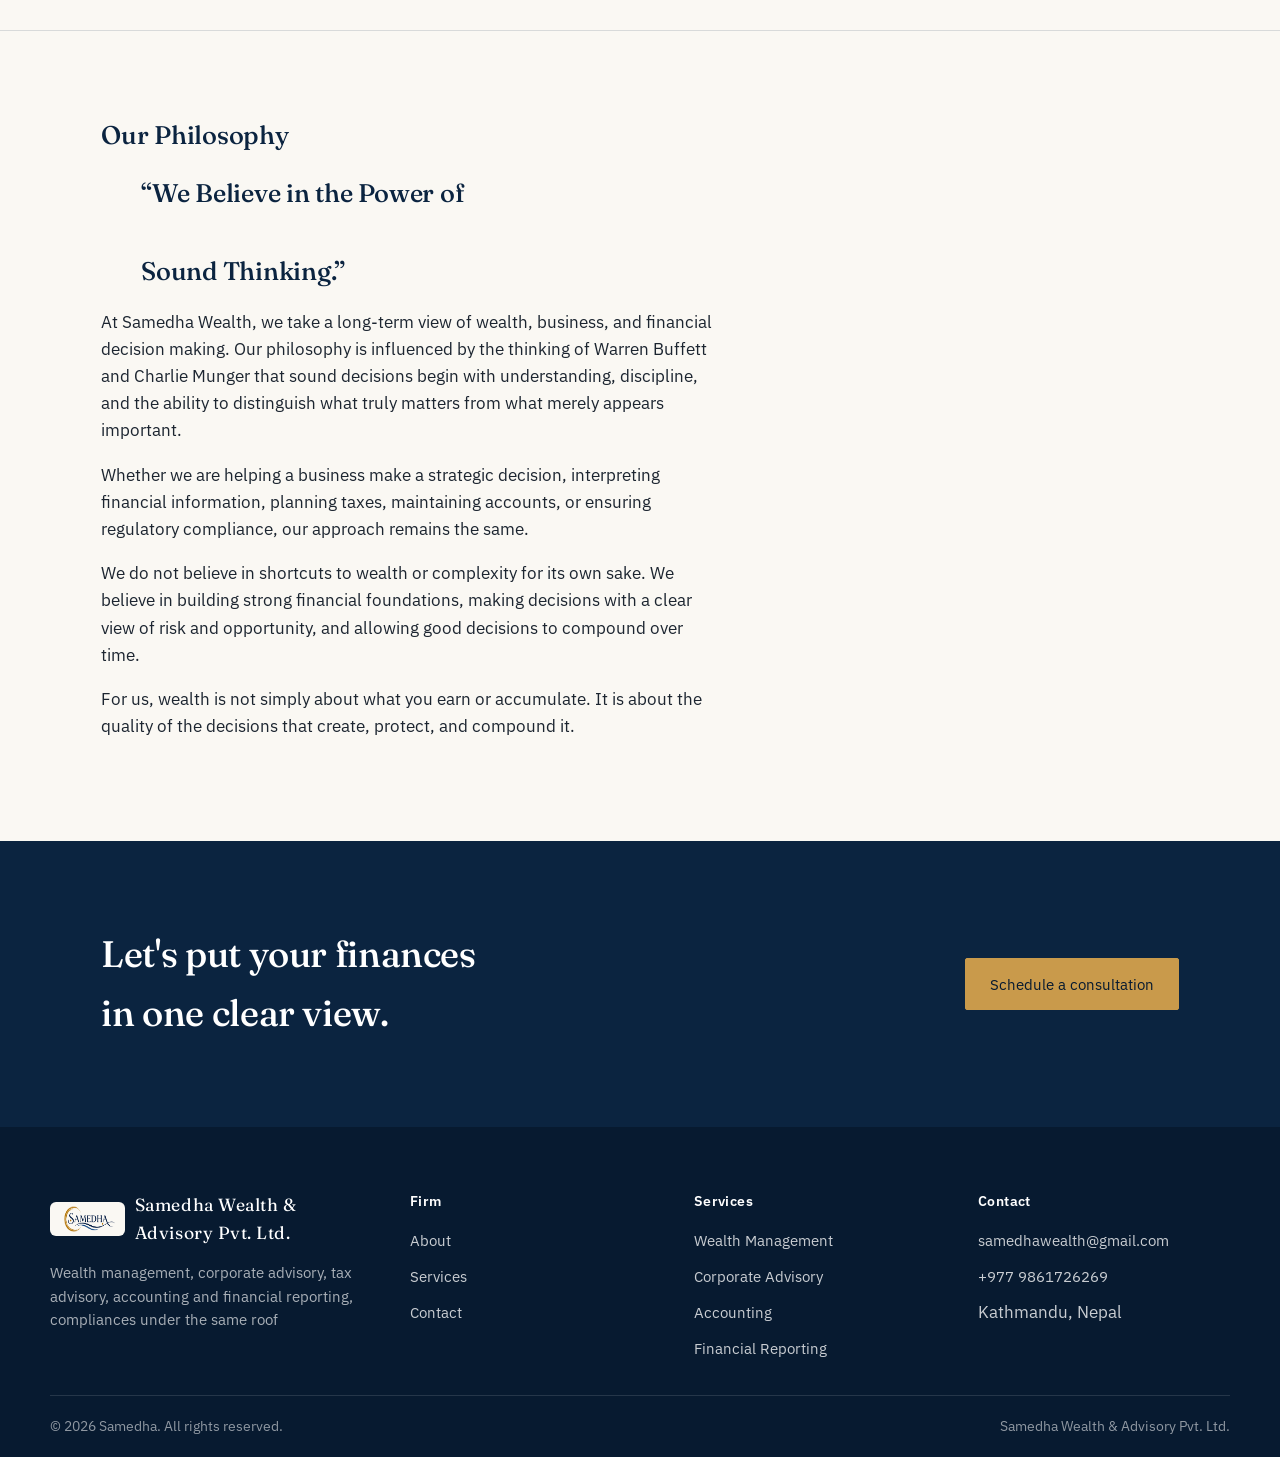
==== commit 6ace84ba: "Update index.html" ====
--- a/samedha-website/index.html
+++ b/samedha-website/index.html
@@ -109,47 +109,32 @@
       <!-- LEFT: Quote -->
       <div class="philosophy-quote">
         <blockquote>
-          “We Believe in the Power of
+          <h1>“We Believe in the Power of</h1>
           <br>
-          Sound Thinking.”
+          <h1>Sound Thinking.”</h1>
         </blockquote>
       </div>
-
       <!-- RIGHT: Text -->
       <div class="philosophy-content">
-
-        <p>
-          At Samedha Wealth, we take a long-term view of wealth, business,
+        <p>At Samedha Wealth, we take a long-term view of wealth, business,
           and financial decision making. Our philosophy is influenced by the
           thinking of Warren Buffett and Charlie Munger that sound decisions
           begin with understanding, discipline, and the ability to distinguish
-          what truly matters from what merely appears important.
-        </p>
-
-        <p>
-          Whether we are helping a business make a strategic decision,
+          what truly matters from what merely appears important.</p>
+        <p>Whether we are helping a business make a strategic decision,
           interpreting financial information, planning taxes, maintaining
           accounts, or ensuring regulatory compliance, our approach remains
-          the same.
-        </p>
-
-        <p>
-          We do not believe in shortcuts to wealth or complexity for its own
+          the same.</p>
+        <p>We do not believe in shortcuts to wealth or complexity for its own
           sake. We believe in building strong financial foundations, making
           decisions with a clear view of risk and opportunity, and allowing
-          good decisions to compound over time.
-        </p>
+          good decisions to compound over time.</p>
 
-        <p>
-          For us, wealth is not simply about what you earn or accumulate.
+        <p>For us, wealth is not simply about what you earn or accumulate.
           It is about the quality of the decisions that create, protect, and
-          compound it.
-        </p>
-
+          compound it.</p>
       </div>
-
     </div>
-
   </div>
 </section>
   <!-- CTA -->
@@ -169,7 +154,7 @@
         <span class="mark"><img src="assets/logo.png" alt=""></span>
         <span>Samedha Wealth & Advisory Pvt. Ltd.</span>
       </div>
-      <p style="max-width:34ch; color:rgba(255,255,255,0.65); font-size:0.92rem;">Wealth management, corporate advisory, accounting and financial reporting for founders, family offices and growing companies.</p>
+      <p style="max-width:34ch; color:rgba(255,255,255,0.65); font-size:0.92rem;">Wealth management, corporate advisory, tax advisory, accounting and financial reporting, compliances under the same roof </p>
     </div>
     <div>
       <h5>Firm</h5>
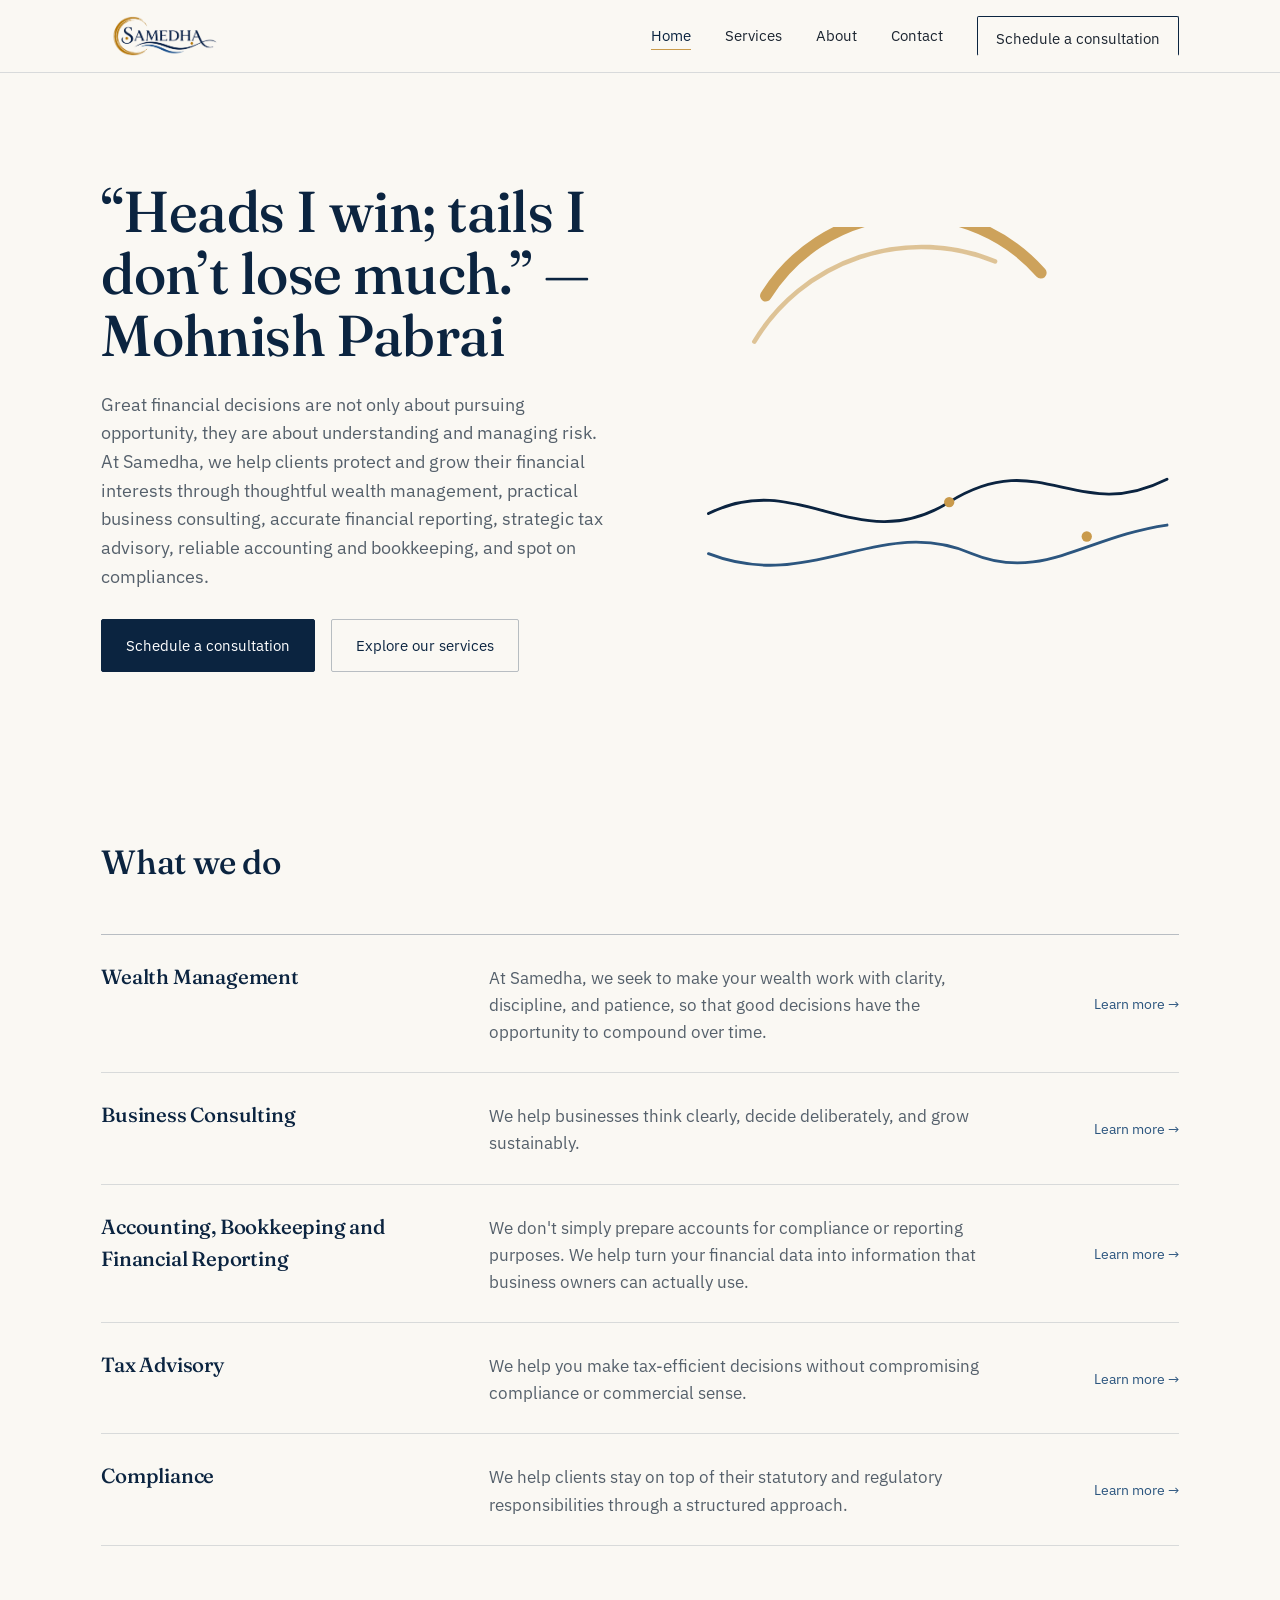
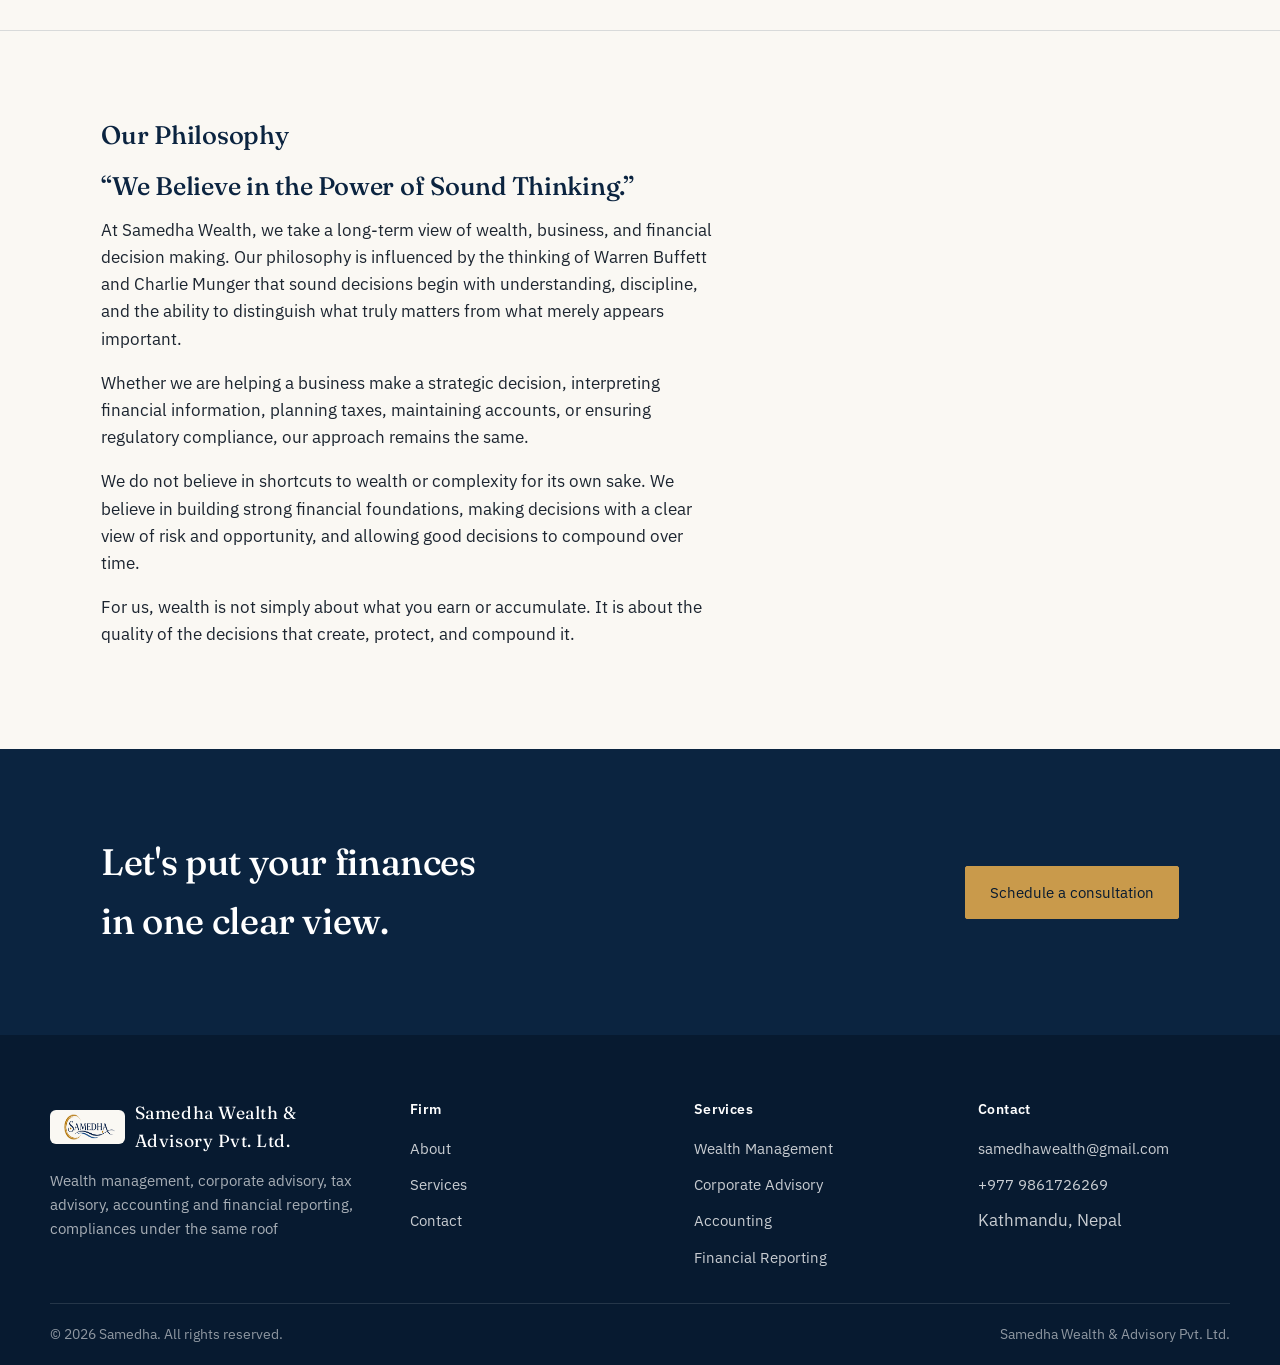
==== commit e00eaa33: "Update index.html" ====
--- a/samedha-website/index.html
+++ b/samedha-website/index.html
@@ -61,8 +61,7 @@
     <div class="container">
       <div class="section-head">
         <h2>What we do</h2>
-        <p>Four disciplines, one advisory relationship.</p>
-      </div>
+        </div>
       <div class="ledger">
         <div class="ledger-row">
           <h3>Wealth Management</h3>
@@ -108,13 +107,8 @@
 
       <!-- LEFT: Quote -->
       <div class="philosophy-quote">
-        <blockquote>
-          <h1>“We Believe in the Power of</h1>
-          <br>
-          <h1>Sound Thinking.”</h1>
-        </blockquote>
+      <h1>“We Believe in the Power of Sound Thinking.”</h1>
       </div>
-      <!-- RIGHT: Text -->
       <div class="philosophy-content">
         <p>At Samedha Wealth, we take a long-term view of wealth, business,
           and financial decision making. Our philosophy is influenced by the
@@ -129,7 +123,6 @@
           sake. We believe in building strong financial foundations, making
           decisions with a clear view of risk and opportunity, and allowing
           good decisions to compound over time.</p>
-
         <p>For us, wealth is not simply about what you earn or accumulate.
           It is about the quality of the decisions that create, protect, and
           compound it.</p>
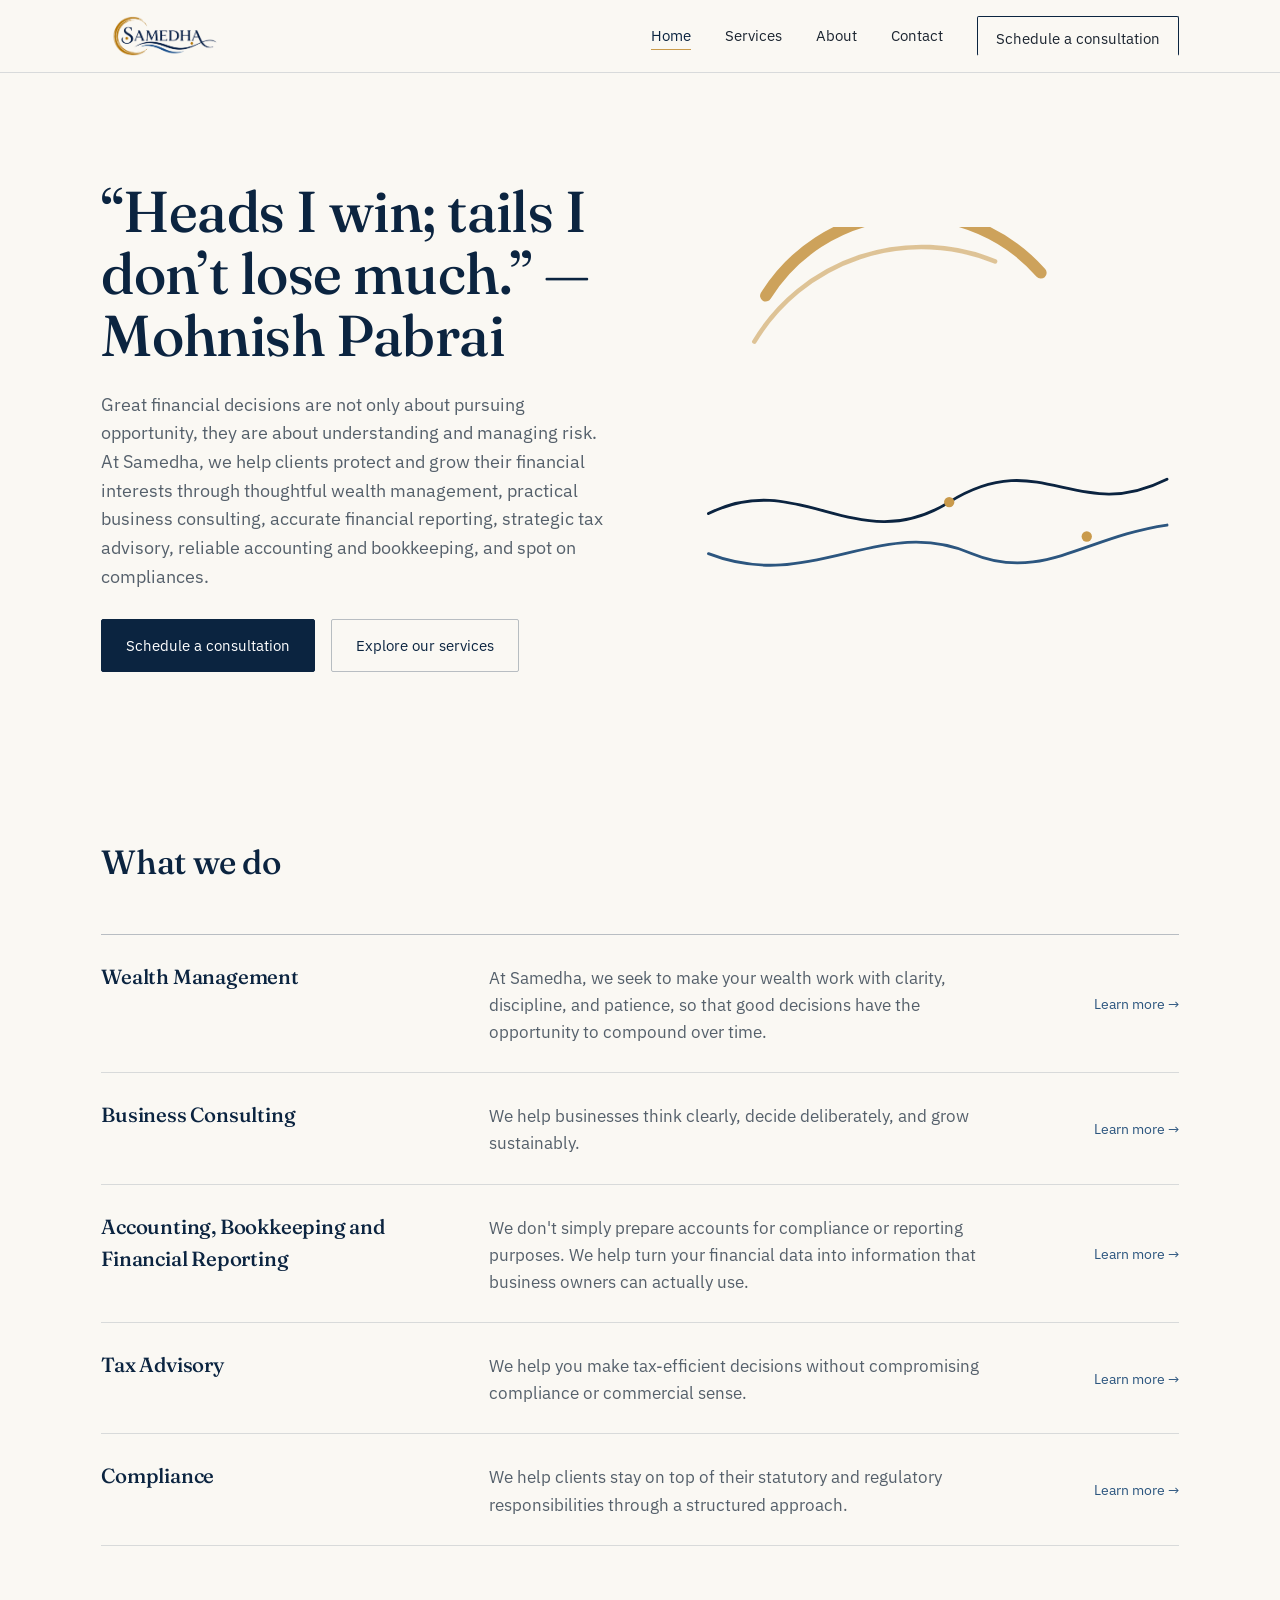
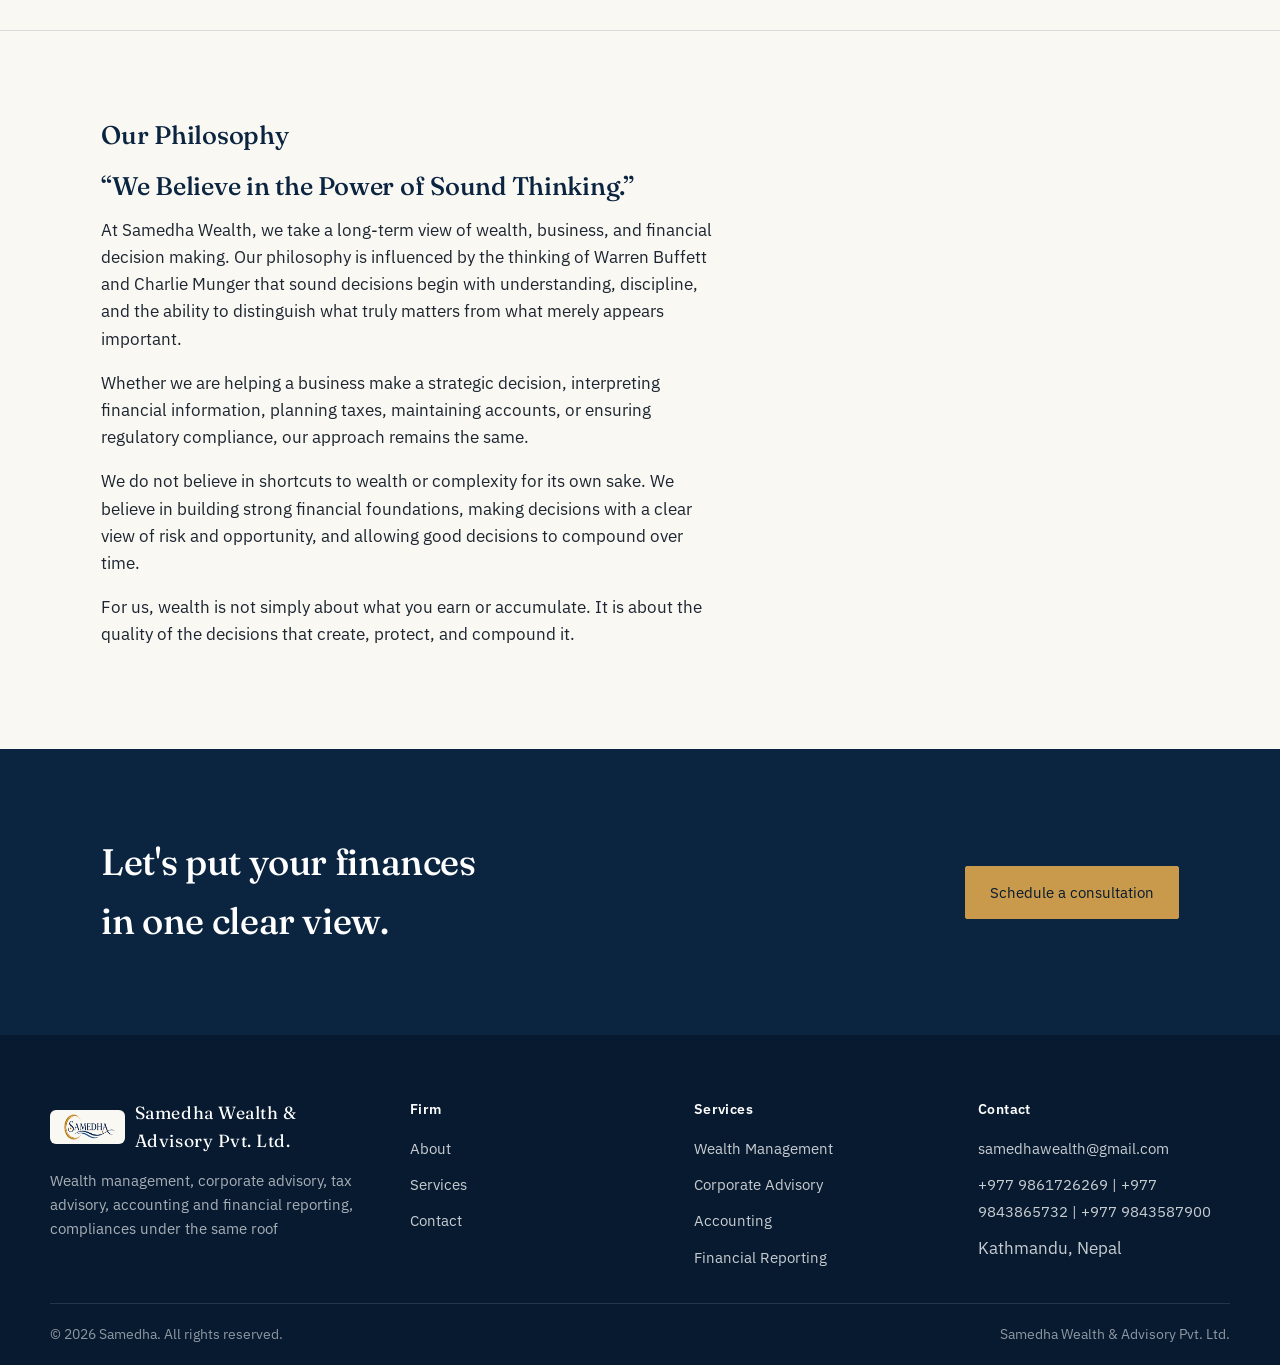
==== commit 7f782603: "Update index.html" ====
--- a/samedha-website/index.html
+++ b/samedha-website/index.html
@@ -170,7 +170,7 @@
       <h5>Contact</h5>
       <ul>
         <li><a href="mailto:hello@samedha.com">samedhawealth@gmail.com</a></li>
-        <li><a href="tel:+9770000000">+977 9861726269</a></li>
+        <li><a href="tel:+9770000000">+977 9861726269 | +977 9843865732 | +977 9843587900</a></li>
         <li>Kathmandu, Nepal</li>
       </ul>
     </div>
